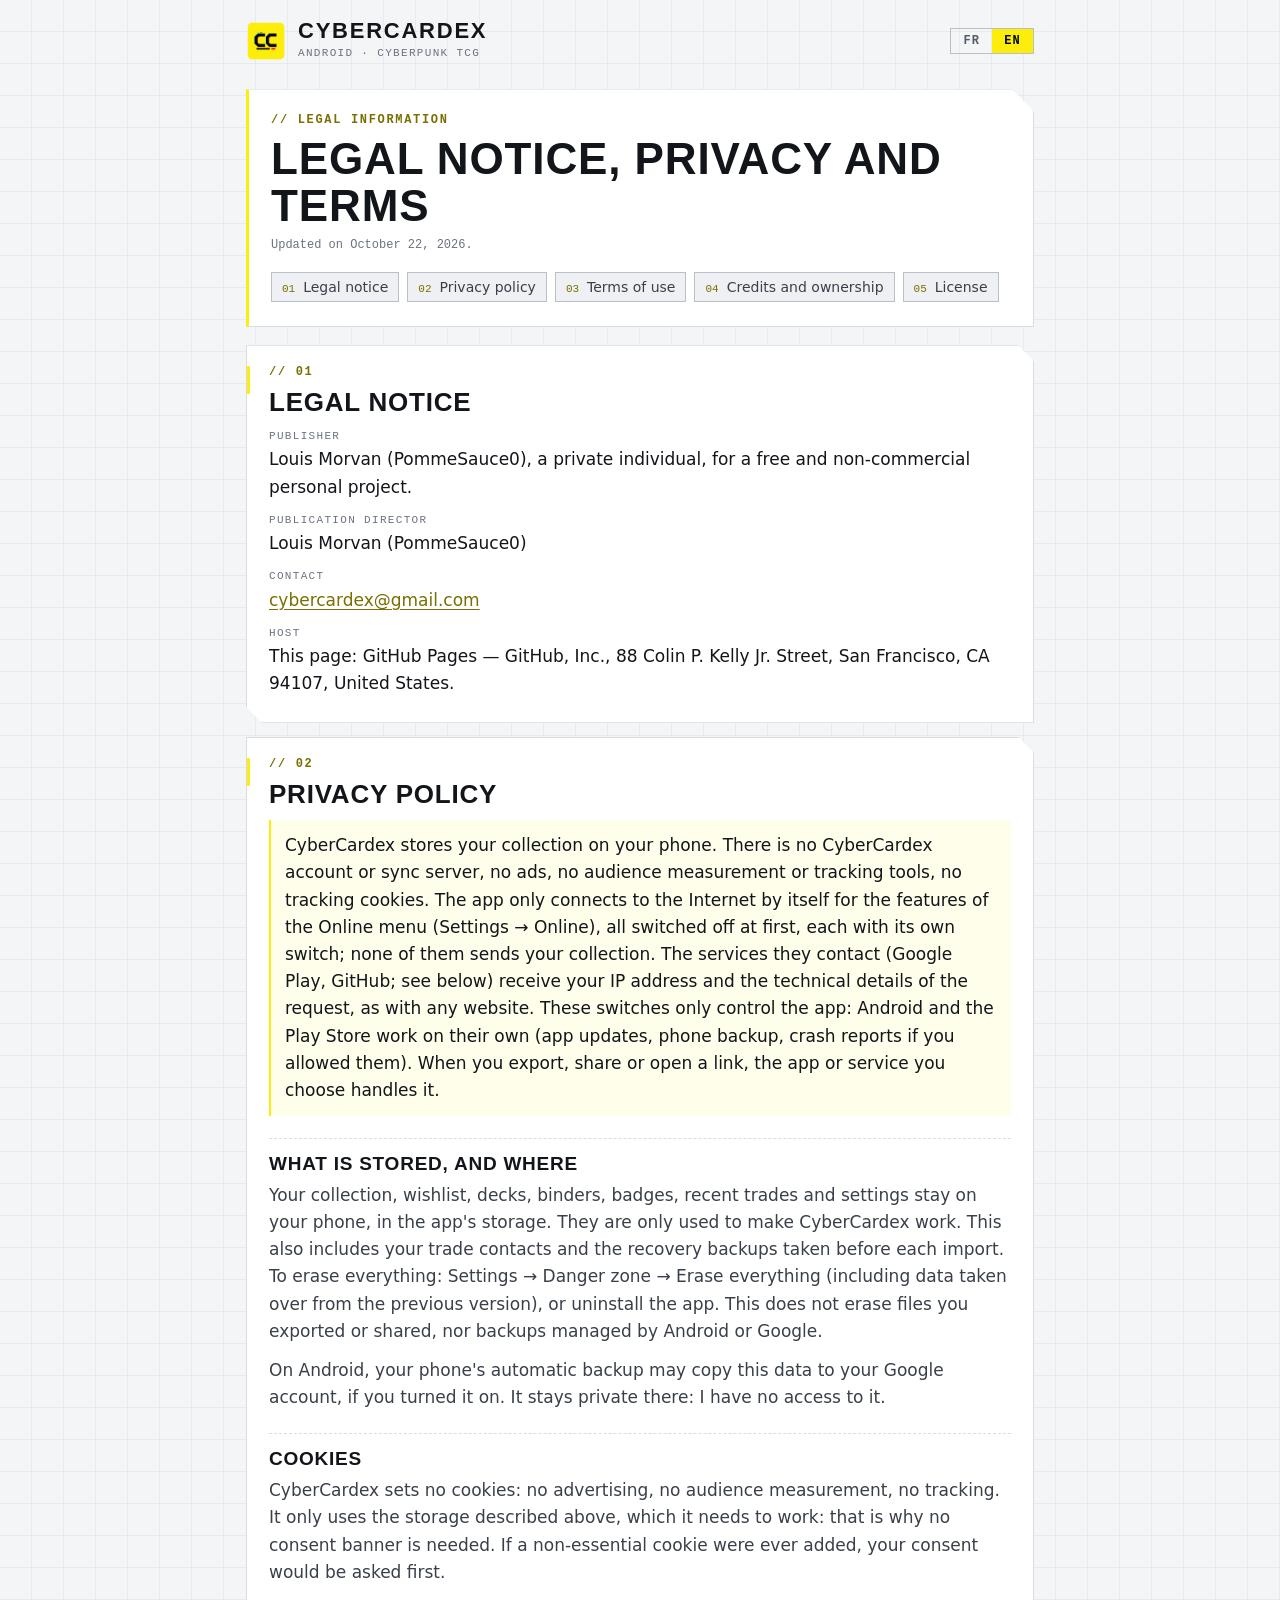
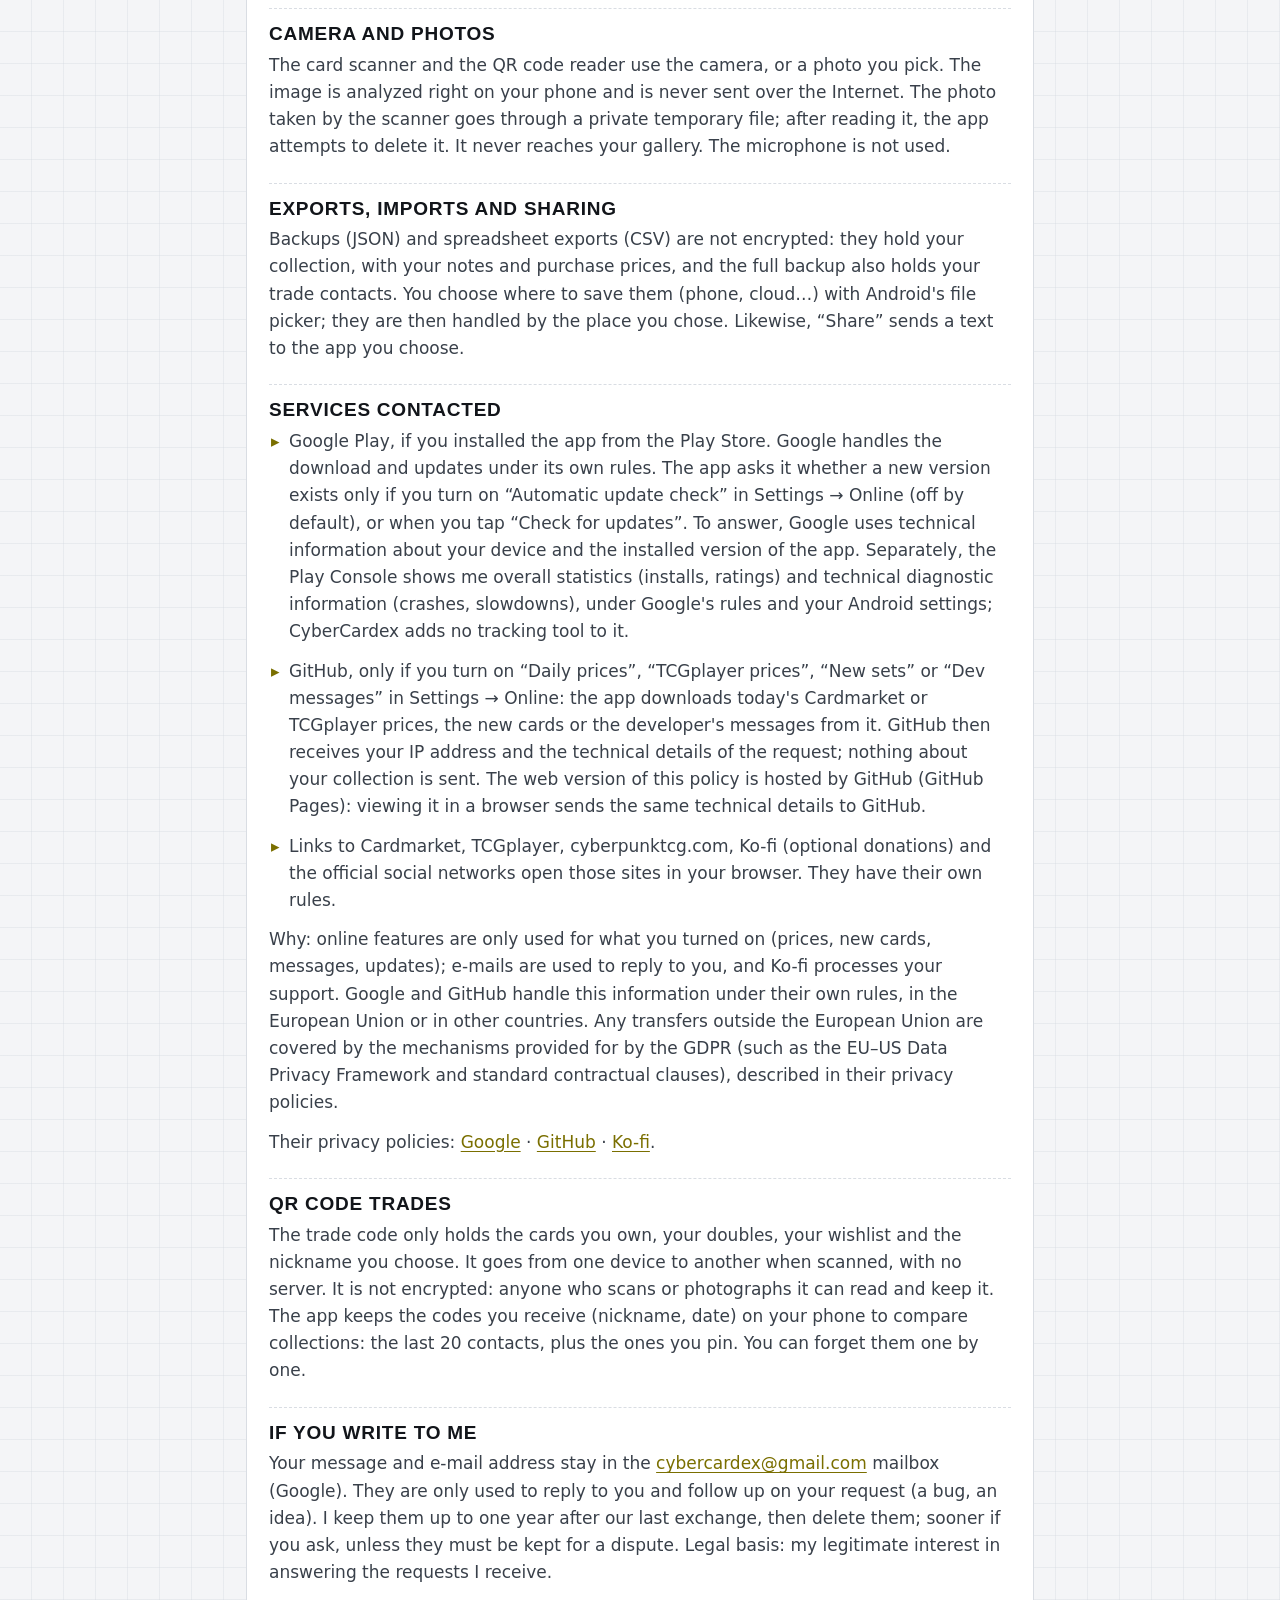
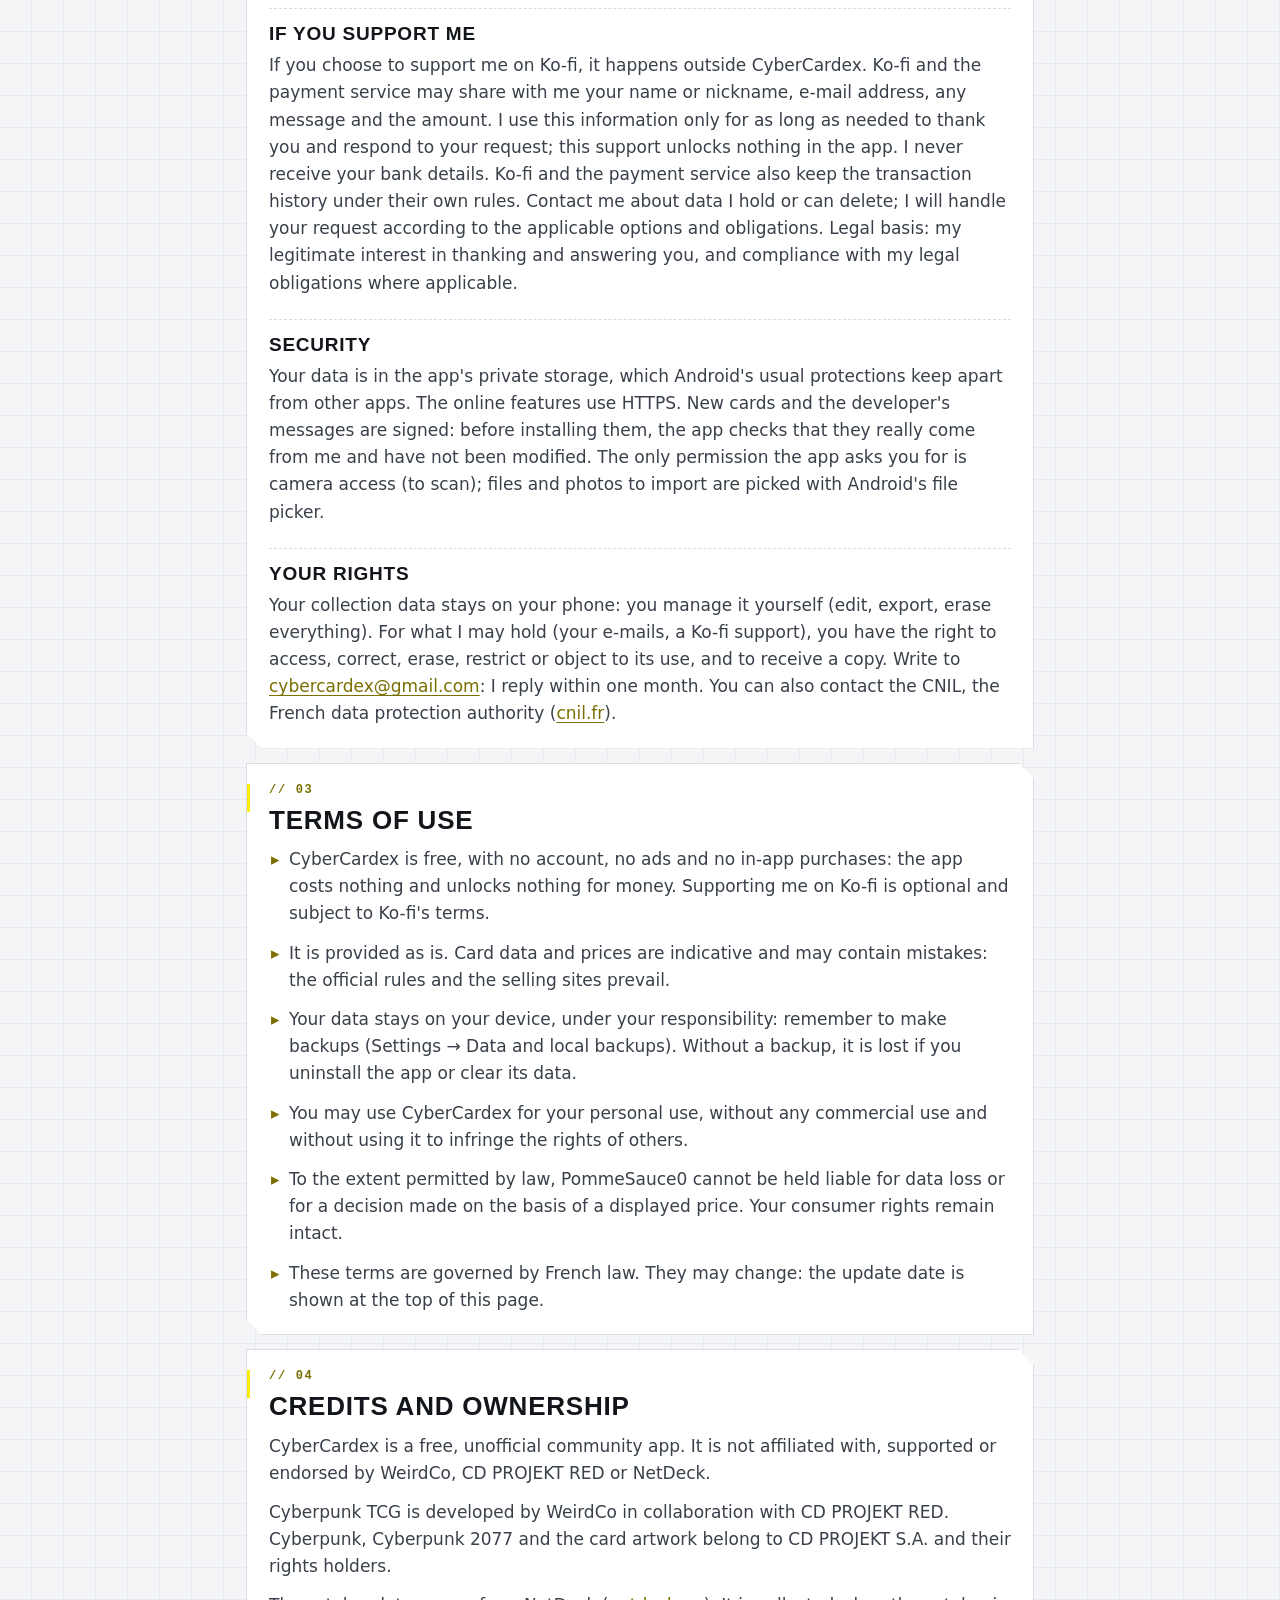
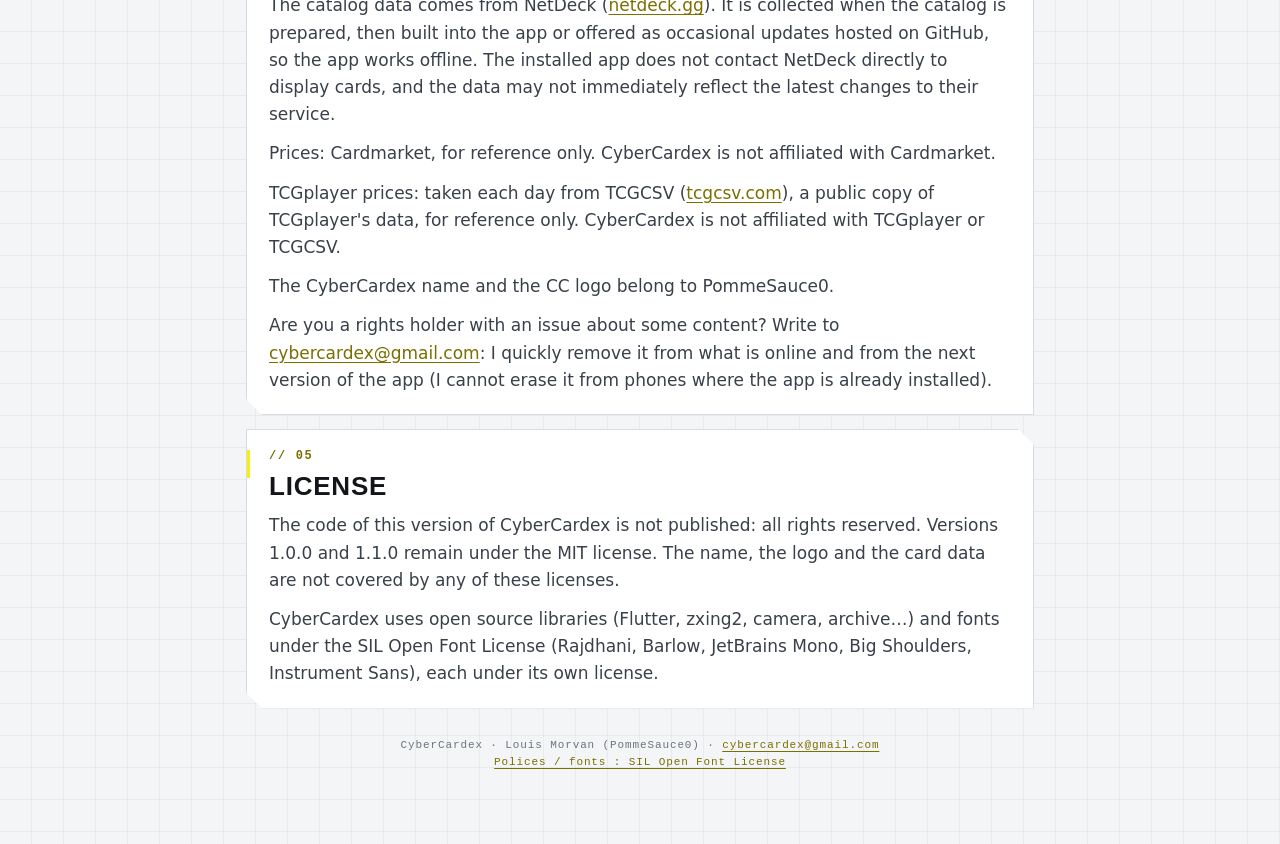
==== confidentialite.html @ 08941f42 "Mentions légales et politique de confidentialité de CyberCardex (FR / EN), mise à jour du 22 octobre" ====
<!doctype html>
<html lang="fr">
<head>
<meta charset="utf-8">
<meta name="viewport" content="width=device-width, initial-scale=1">
<title>CyberCardex — confidentialité / privacy</title>
<meta name="description" content="CyberCardex : mentions légales et politique de confidentialité de l'app Android. Legal notice and privacy policy.">
<meta name="color-scheme" content="dark light">
<link rel="icon" href="icon.png">
<style>@font-face { font-family: Rajdhani; src: url(fonts/Rajdhani-Bold.ttf) format("truetype"); font-weight: 700; font-display: swap; }
@font-face { font-family: Barlow; src: url(fonts/Barlow-Regular.ttf) format("truetype"); font-weight: 400; font-display: swap; }
@font-face { font-family: Barlow; src: url(fonts/Barlow-Medium.ttf) format("truetype"); font-weight: 500; font-display: swap; }
@font-face { font-family: JetBrainsMono; src: url(fonts/JetBrainsMono.ttf) format("truetype"); font-display: swap; }

/* Couleurs du thème Night City de l'app ; Vitrine blanche en mode clair. */
:root {
  --bg: #05070c; --surface: #0d1015; --surface2: #151922; --border: #262c37; --border-strong: #3a4250;
  --text: #e9eef5; --soft: #c3cad5; --muted: #7a8494; --muted2: #a0a9b6;
  --yellow: #fcee0a; --yellow-text: #fcee0a; --cyan: #00f0ff; --red: #ff003c; --ink: #05070c;
  --display: Rajdhani, "Arial Narrow", sans-serif; --body: Barlow, system-ui, sans-serif; --mono: JetBrainsMono, ui-monospace, monospace;
}
@media (prefers-color-scheme: light) {
  :root {
    --bg: #f4f5f7; --surface: #ffffff; --surface2: #eef0f3; --border: #d9dde3; --border-strong: #b9c0ca;
    --text: #12151a; --soft: #39404a; --muted: #6b7380; --muted2: #545c68; --yellow-text: #7a6f00; --cyan: #007c86; --ink: #12151a;
  }
}
* { box-sizing: border-box; }
html { scroll-behavior: smooth; scroll-padding-top: 16px; }
body {
  margin: 0; color: var(--text); font: 17px/1.6 var(--body);
  background:
    linear-gradient(transparent 0 calc(100% - 1px), color-mix(in srgb, var(--border) 45%, transparent) 0) 0 0 / 100% 32px,
    linear-gradient(90deg, transparent 0 calc(100% - 1px), color-mix(in srgb, var(--border) 45%, transparent) 0) 0 0 / 32px 100%,
    var(--bg);
}
main { max-width: 820px; margin: 0 auto; padding: 20px 16px 72px; }
a { color: var(--yellow-text); text-underline-offset: 3px; }
a:hover { color: var(--cyan); }

.top { display: flex; align-items: center; gap: 12px; margin-bottom: 28px; }
.top img { width: 40px; height: 40px; border-radius: 10px; }
.brand { font: 700 22px/1 var(--display); letter-spacing: .08em; text-transform: uppercase; }
.brand small { display: block; font: 11px/1.4 var(--mono); letter-spacing: .12em; color: var(--muted); margin-top: 4px; }
.switch { margin-left: auto; display: flex; border: 1px solid var(--border-strong); }
.switch label { cursor: pointer; padding: 6px 12px; font: 600 12px/1 var(--mono); letter-spacing: .1em; color: var(--muted2); }
fieldset.switch { margin: 0 0 0 auto; padding: 0; min-width: 0; }
.switch legend { position: absolute; width: 1px; height: 1px; overflow: hidden; clip-path: inset(50%); }
.switch input { position: absolute; opacity: 0; pointer-events: none; }
.switch input:checked + label { background: var(--yellow); color: #05070c; }
.switch input:focus-visible + label { outline: 2px solid var(--cyan); }
body:has(#l-fr:checked) .lang-en, body:has(#l-en:checked) .lang-fr { display: none; }
h1, h2, h3, p, li, dd { overflow-wrap: anywhere; hyphens: auto; }

.hero {
  position: relative; padding: 24px 22px; margin-bottom: 18px; background: var(--surface);
  border: 1px solid var(--border); border-left: 3px solid var(--yellow);
  clip-path: polygon(0 0, calc(100% - 22px) 0, 100% 22px, 100% 100%, 0 100%);
}
.kicker, .num { font: 600 12px/1 var(--mono); letter-spacing: .14em; text-transform: uppercase; color: var(--yellow-text); margin: 0 0 10px; }
h1 { font: 700 clamp(30px, 6vw, 44px)/1.05 var(--display); text-transform: uppercase; letter-spacing: .02em; margin: 0 0 8px; }
.updated { font: 12px/1.4 var(--mono); color: var(--muted); margin: 0 0 18px; }
.toc { display: flex; flex-wrap: wrap; gap: 8px; }
.toc a {
  display: inline-flex; gap: 8px; align-items: baseline; padding: 6px 10px; text-decoration: none; color: var(--soft);
  border: 1px solid var(--border-strong); background: var(--surface2); font: 500 14px/1.2 var(--body);
}
.toc a span { font: 11px/1 var(--mono); color: var(--yellow-text); }
.toc a:hover { border-color: var(--yellow); color: var(--text); }

.panel {
  position: relative; margin: 0 0 14px; padding: 20px 22px 8px; background: var(--surface); border: 1px solid var(--border);
  clip-path: polygon(0 0, calc(100% - 16px) 0, 100% 16px, 100% 100%, 16px 100%, 0 calc(100% - 16px));
}
.panel::before { content: ""; position: absolute; left: 0; top: 20px; width: 3px; height: 28px; background: var(--yellow); }
h2 { font: 700 26px/1.1 var(--display); text-transform: uppercase; letter-spacing: .03em; margin: 0 0 12px; }
h3 { font: 700 19px/1.2 var(--display); text-transform: uppercase; letter-spacing: .04em; color: var(--text); margin: 22px 0 6px; padding-top: 14px; border-top: 1px dashed var(--border); }
p, li { color: var(--soft); margin: 0 0 12px; }
.lead { color: var(--text); font-weight: 500; padding: 12px 14px; background: color-mix(in srgb, var(--yellow) 8%, transparent); border-left: 2px solid var(--yellow); }
ul { padding-left: 0; list-style: none; margin: 0 0 12px; }
li { position: relative; padding-left: 20px; }
li::before { content: "▸"; position: absolute; left: 2px; color: var(--yellow-text); }
dl { display: grid; gap: 12px; margin: 0 0 16px; }
dt { font: 11px/1.4 var(--mono); letter-spacing: .12em; text-transform: uppercase; color: var(--muted); }
dd { margin: 2px 0 0; color: var(--text); }
footer { margin-top: 28px; text-align: center; font: 11px/1.6 var(--mono); letter-spacing: .08em; color: var(--muted); }
@media (max-width: 520px) { .hero, .panel { padding-left: 16px; padding-right: 16px; } .brand small { display: none; } }
</style>
</head>
<body>
<main>
<div class="top">
<img src="icon.png" alt="">
<div class="brand">CyberCardex<small>Android · Cyberpunk TCG</small></div>
<fieldset class="switch"><legend>Langue / Language</legend><input type="radio" name="lang" id="l-fr" lang="fr" checked><label for="l-fr" lang="fr">FR</label><input type="radio" name="lang" id="l-en" lang="en"><label for="l-en" lang="en">EN</label></fieldset>
</div>
<div class="lang lang-fr" lang="fr">
<header class="hero">
<p class="kicker">// Informations légales</p>
<h1>Mentions légales, confidentialité et conditions</h1>
<p class="updated">Mise à jour le 22 octobre 2026.</p>
<nav class="toc" aria-label="Sommaire">
<a href="#fr-1"><span>01</span>Mentions légales</a>
<a href="#fr-2"><span>02</span>Politique de confidentialité</a>
<a href="#fr-3"><span>03</span>Conditions d'utilisation</a>
<a href="#fr-4"><span>04</span>Crédits et propriété</a>
<a href="#fr-5"><span>05</span>Licence</a>
</nav>
</header>
<section class="panel" id="fr-1">
<p class="num">// 01</p>
<h2>Mentions légales</h2>
<dl>
<div><dt>Éditeur</dt><dd>Louis Morvan (PommeSauce0), particulier, pour un projet personnel gratuit et non commercial.</dd></div>
<div><dt>Directeur de la publication</dt><dd>Louis Morvan (PommeSauce0)</dd></div>
<div><dt>Contact</dt><dd><a href="mailto:cybercardex@gmail.com">cybercardex@gmail.com</a></dd></div>
<div><dt>Hébergeur</dt><dd>Cette page : GitHub Pages — GitHub, Inc., 88 Colin P. Kelly Jr. Street, San Francisco, CA 94107, États-Unis.</dd></div>
</dl>
</section>
<section class="panel" id="fr-2">
<p class="num">// 02</p>
<h2>Politique de confidentialité</h2>
<p class="lead">CyberCardex enregistre ta collection sur ton téléphone. Il n'y a ni compte CyberCardex ni serveur de synchronisation, ni publicité, ni outil de mesure d'audience ou de suivi, ni cookie de suivi. L'app ne se connecte d'elle-même à Internet que pour les fonctions du menu En ligne (Réglages → En ligne), toutes coupées au départ, chacune avec son interrupteur ; aucune n'envoie ta collection. Les services qu'elles contactent (Google Play, GitHub ; voir plus bas) reçoivent ton adresse IP et les informations techniques de la demande, comme pour n'importe quel site. Ces interrupteurs ne règlent que l'app : Android et le Play Store ont leur propre fonctionnement (mises à jour de l'app, sauvegarde du téléphone, rapports de plantage si tu les as autorisés). Quand tu exportes, partages ou ouvres un lien, c'est l'application ou le service que tu choisis qui s'en charge.</p>
<h3>Ce qui est enregistré, et où</h3>
<p>Ta collection, ta wishlist, tes decks, tes classeurs, tes badges, tes échanges récents et tes réglages restent sur ton téléphone, dans le stockage de l'app. Ils servent seulement à faire fonctionner CyberCardex. Cela comprend aussi tes contacts d'échange et les copies de secours prises avant chaque import. Pour tout effacer : Réglages → Zone sensible → Tout effacer (y compris les données reprises de l'ancienne version), ou désinstaller l'app. Cela n'efface pas les fichiers que tu as exportés ou partagés, ni les sauvegardes gérées par Android ou Google.</p>
<p>Sur Android, la sauvegarde automatique du téléphone peut copier ces données dans ton compte Google, si tu l'as activée. Elles y restent privées : je n'y ai pas accès.</p>
<h3>Cookies</h3>
<p>CyberCardex ne dépose aucun cookie : ni publicité, ni mesure d'audience, ni suivi. Il utilise seulement le stockage décrit plus haut, indispensable à son fonctionnement : c'est pourquoi aucun bandeau de consentement n'est nécessaire. Si un cookie non indispensable était ajouté un jour, ton accord serait demandé avant.</p>
<h3>La caméra et les photos</h3>
<p>Le scanner de cartes et le lecteur de QR code utilisent la caméra, ou une photo que tu choisis. L'image est analysée directement sur ton téléphone et n'est jamais envoyée sur Internet. La photo prise par le scanner passe par un fichier temporaire privé de l'app, dont l'app demande la suppression dès qu'elle l'a lue ; elle n'arrive jamais dans ta galerie. Le micro n'est pas utilisé.</p>
<h3>Exports, imports et partages</h3>
<p>Les sauvegardes (JSON) et les exports tableur (CSV) ne sont pas chiffrés : ils contiennent ta collection, avec tes notes et tes prix d'achat, et la sauvegarde complète contient aussi tes contacts d'échange. Tu choisis où les enregistrer (téléphone, cloud…) avec le sélecteur de fichiers d'Android ; ils restent alors sous la responsabilité de l'endroit choisi. De même, « Partager » envoie un texte à l'application que tu choisis.</p>
<h3>Les services contactés</h3>
<ul><li>Google Play, si tu as installé l'app depuis le Play Store. Google traite le téléchargement et les mises à jour selon ses propres règles. L'app lui demande s'il existe une nouvelle version seulement si tu allumes « Recherche automatique de mises à jour » dans Réglages → En ligne (coupée par défaut), ou si tu appuies sur « Rechercher une mise à jour ». Pour répondre, Google utilise des informations techniques sur ton appareil et sur la version installée de l'app. De son côté, la Play Console me montre des statistiques globales (nombre d'installations, notes) et des informations techniques de diagnostic (plantages, lenteurs), selon les règles de Google et tes réglages Android ; CyberCardex n'y ajoute aucun outil de suivi.</li><li>GitHub, seulement si tu allumes « Prix du jour », « Prix TCGplayer », « Nouvelles séries » ou « Messages du dev » dans Réglages → En ligne : l'app y télécharge les prix Cardmarket ou TCGplayer du jour, les nouvelles cartes ou les messages du développeur. GitHub reçoit alors ton adresse IP et les informations techniques de la demande ; rien sur ta collection n'est envoyé. La version web de cette politique est hébergée par GitHub (GitHub Pages) : la consulter dans un navigateur transmet les mêmes informations techniques à GitHub.</li><li>Les liens vers Cardmarket, TCGplayer, cyberpunktcg.com, Ko-fi (dons facultatifs) et les réseaux officiels ouvrent ces sites dans ton navigateur. Ils ont leurs propres règles.</li></ul>
<p>Pourquoi : les fonctions en ligne servent uniquement à ce que tu as allumé (prix, nouvelles cartes, messages, mises à jour) ; les e-mails servent à te répondre, et Ko-fi traite tes soutiens. Google et GitHub traitent ces informations selon leurs propres règles, dans l'Union européenne ou dans d'autres pays. Les éventuels transferts hors de l'Union européenne sont encadrés par les mécanismes prévus par le RGPD (comme le cadre de protection des données UE–États-Unis et les clauses contractuelles types), décrits dans leurs politiques de confidentialité.</p>
<p>Leurs politiques de confidentialité : <a href="https://policies.google.com/privacy">Google</a> · <a href="https://docs.github.com/site-policy/privacy-policies/github-general-privacy-statement">GitHub</a> · <a href="https://more.ko-fi.com/privacy">Ko-fi</a>.</p>
<h3>Les échanges par QR code</h3>
<p>Le code d'échange contient seulement tes cartes possédées, tes doubles, ta wishlist et le pseudo que tu choisis. Il passe d'un appareil à l'autre quand on le scanne, sans aucun serveur. Il n'est pas chiffré : toute personne qui le scanne ou le photographie peut le lire et le garder. L'app garde sur ton téléphone les codes reçus (pseudo, date) pour comparer vos collections : les 20 derniers contacts, plus ceux que tu épingles. Tu peux les oublier un par un.</p>
<h3>Si tu m'écris</h3>
<p>Ton message et ton adresse e-mail restent dans la boîte <a href="mailto:cybercardex@gmail.com">cybercardex@gmail.com</a> (Google). Ils servent seulement à te répondre et à suivre ta demande (un bug, une idée). Je les garde jusqu'à un an après notre dernier échange, puis je les supprime ; plus tôt si tu me le demandes, sauf s'il faut les garder pour un litige. Base légale : mon intérêt légitime à répondre aux demandes qu'on m'envoie.</p>
<h3>Si tu me soutiens</h3>
<p>Si tu choisis de me soutenir sur Ko-fi, cela se passe en dehors de CyberCardex. Ko-fi et le service de paiement peuvent me communiquer ton nom ou pseudo, ton adresse e-mail, ton éventuel message et le montant. Je m'en sers seulement le temps de te remercier et de répondre à ta demande ; ce soutien ne débloque rien dans l'app. Je ne reçois jamais tes coordonnées bancaires. L'historique des transactions est aussi conservé par Ko-fi et le service de paiement, selon leurs propres règles. Pour les données que je détiens ou que je peux supprimer, contacte-moi : je traite ta demande selon les possibilités et obligations applicables. Base légale : mon intérêt légitime à te remercier et à te répondre, et le respect de mes obligations légales le cas échéant.</p>
<h3>Sécurité</h3>
<p>Tes données sont dans le stockage privé de l'app, que les protections habituelles d'Android isolent des autres applications. Les fonctions en ligne passent en HTTPS. Les nouvelles cartes et les messages du développeur sont signés : avant de les installer, l'app vérifie qu'ils viennent bien de moi et n'ont pas été modifiés. La seule autorisation que l'app te demande est l'accès à l'appareil photo (pour scanner) ; les fichiers et photos à importer sont choisis avec le sélecteur d'Android.</p>
<h3>Tes droits</h3>
<p>Tes données de collection restent sur ton téléphone : c'est toi qui les gères (modifier, exporter, tout effacer). Pour ce que je peux détenir (tes e-mails, un soutien Ko-fi), tu as le droit d'y accéder, de les corriger, de les faire effacer, d'en limiter l'usage ou de t'y opposer, et d'en recevoir une copie. Écris à <a href="mailto:cybercardex@gmail.com">cybercardex@gmail.com</a> : je réponds dans un délai d'un mois. Tu peux aussi saisir la CNIL (<a href="https://www.cnil.fr/">cnil.fr</a>).</p>
</section>
<section class="panel" id="fr-3">
<p class="num">// 03</p>
<h2>Conditions d'utilisation</h2>
<ul><li>CyberCardex est gratuit, sans compte, sans publicité et sans achat dans l'app : l'app ne coûte rien et ne débloque rien contre de l'argent. Un soutien sur Ko-fi est facultatif et se fait selon les règles de Ko-fi.</li><li>Il est fourni tel quel. Les données des cartes et les prix sont indicatifs et peuvent contenir des erreurs : les règles officielles et les sites de vente font foi.</li><li>Tes données restent sur ton appareil, sous ta responsabilité : pense à faire des sauvegardes (Réglages → Données et sauvegardes locales). Sans sauvegarde, elles sont perdues si tu désinstalles l'app ou effaces ses données.</li><li>Tu peux utiliser CyberCardex pour ton usage personnel, sans en faire un usage commercial ni t'en servir pour porter atteinte aux droits d'autrui.</li><li>Dans les limites permises par la loi, PommeSauce0 ne peut être tenu responsable d'une perte de données ou d'une décision prise d'après un prix affiché. Tes droits de consommateur restent entiers.</li><li>Ces conditions relèvent du droit français. Elles peuvent évoluer : la date de mise à jour figure en haut de cette page.</li></ul>
</section>
<section class="panel" id="fr-4">
<p class="num">// 04</p>
<h2>Crédits et propriété</h2>
<p>CyberCardex est une application communautaire gratuite et non officielle. Elle n'est ni affiliée, ni soutenue, ni approuvée par WeirdCo, CD PROJEKT RED ou NetDeck.</p>
<p>Cyberpunk TCG est développé par WeirdCo en collaboration avec CD PROJEKT RED. Cyberpunk, Cyberpunk 2077 et les visuels des cartes appartiennent à CD PROJEKT S.A. et à leurs ayants droit.</p>
<p>Les données du catalogue proviennent de NetDeck (<a href="https://netdeck.gg/">netdeck.gg</a>). Elles sont récupérées lors de la préparation du catalogue, puis intégrées à l'application ou proposées sous forme de mises à jour ponctuelles hébergées sur GitHub, afin de permettre une utilisation hors ligne. L'application installée ne contacte pas directement NetDeck pour afficher les cartes, et les données peuvent ne pas refléter immédiatement les dernières modifications de leur service.</p>
<p>Prix : Cardmarket, à titre indicatif. CyberCardex n'est pas affilié à Cardmarket.</p>
<p>Prix TCGplayer : repris chaque jour de TCGCSV (<a href="https://tcgcsv.com/">tcgcsv.com</a>), une copie publique des données de TCGplayer, à titre indicatif. CyberCardex n'est affilié ni à TCGplayer ni à TCGCSV.</p>
<p>Le nom CyberCardex et le logo CC appartiennent à PommeSauce0.</p>
<p>Tu es ayant droit et un contenu te pose problème ? Écris à <a href="mailto:cybercardex@gmail.com">cybercardex@gmail.com</a> : je le retire rapidement de ce qui est en ligne et de la prochaine version de l'app (je ne peux pas l'effacer des téléphones où l'app est déjà installée).</p>
</section>
<section class="panel" id="fr-5">
<p class="num">// 05</p>
<h2>Licence</h2>
<p>Le code de cette version de CyberCardex n'est pas publié : tous droits réservés. Les versions 1.0.0 et 1.1.0 restent sous licence MIT. Le nom, le logo et les données des cartes ne sont couverts par aucune de ces licences.</p>
<p>CyberCardex utilise des bibliothèques open source (Flutter, zxing2, camera, archive…) et des polices sous licence SIL Open Font (Rajdhani, Barlow, JetBrains Mono, Big Shoulders, Instrument Sans), chacune sous sa propre licence.</p>
</section>
</div>

<div class="lang lang-en" lang="en">
<header class="hero">
<p class="kicker">// Legal information</p>
<h1>Legal notice, privacy and terms</h1>
<p class="updated">Updated on October 22, 2026.</p>
<nav class="toc" aria-label="Contents">
<a href="#en-1"><span>01</span>Legal notice</a>
<a href="#en-2"><span>02</span>Privacy policy</a>
<a href="#en-3"><span>03</span>Terms of use</a>
<a href="#en-4"><span>04</span>Credits and ownership</a>
<a href="#en-5"><span>05</span>License</a>
</nav>
</header>
<section class="panel" id="en-1">
<p class="num">// 01</p>
<h2>Legal notice</h2>
<dl>
<div><dt>Publisher</dt><dd>Louis Morvan (PommeSauce0), a private individual, for a free and non-commercial personal project.</dd></div>
<div><dt>Publication director</dt><dd>Louis Morvan (PommeSauce0)</dd></div>
<div><dt>Contact</dt><dd><a href="mailto:cybercardex@gmail.com">cybercardex@gmail.com</a></dd></div>
<div><dt>Host</dt><dd>This page: GitHub Pages — GitHub, Inc., 88 Colin P. Kelly Jr. Street, San Francisco, CA 94107, United States.</dd></div>
</dl>
</section>
<section class="panel" id="en-2">
<p class="num">// 02</p>
<h2>Privacy policy</h2>
<p class="lead">CyberCardex stores your collection on your phone. There is no CyberCardex account or sync server, no ads, no audience measurement or tracking tools, no tracking cookies. The app only connects to the Internet by itself for the features of the Online menu (Settings → Online), all switched off at first, each with its own switch; none of them sends your collection. The services they contact (Google Play, GitHub; see below) receive your IP address and the technical details of the request, as with any website. These switches only control the app: Android and the Play Store work on their own (app updates, phone backup, crash reports if you allowed them). When you export, share or open a link, the app or service you choose handles it.</p>
<h3>What is stored, and where</h3>
<p>Your collection, wishlist, decks, binders, badges, recent trades and settings stay on your phone, in the app's storage. They are only used to make CyberCardex work. This also includes your trade contacts and the recovery backups taken before each import. To erase everything: Settings → Danger zone → Erase everything (including data taken over from the previous version), or uninstall the app. This does not erase files you exported or shared, nor backups managed by Android or Google.</p>
<p>On Android, your phone's automatic backup may copy this data to your Google account, if you turned it on. It stays private there: I have no access to it.</p>
<h3>Cookies</h3>
<p>CyberCardex sets no cookies: no advertising, no audience measurement, no tracking. It only uses the storage described above, which it needs to work: that is why no consent banner is needed. If a non-essential cookie were ever added, your consent would be asked first.</p>
<h3>Camera and photos</h3>
<p>The card scanner and the QR code reader use the camera, or a photo you pick. The image is analyzed right on your phone and is never sent over the Internet. The photo taken by the scanner goes through a private temporary file; after reading it, the app attempts to delete it. It never reaches your gallery. The microphone is not used.</p>
<h3>Exports, imports and sharing</h3>
<p>Backups (JSON) and spreadsheet exports (CSV) are not encrypted: they hold your collection, with your notes and purchase prices, and the full backup also holds your trade contacts. You choose where to save them (phone, cloud…) with Android's file picker; they are then handled by the place you chose. Likewise, “Share” sends a text to the app you choose.</p>
<h3>Services contacted</h3>
<ul><li>Google Play, if you installed the app from the Play Store. Google handles the download and updates under its own rules. The app asks it whether a new version exists only if you turn on “Automatic update check” in Settings → Online (off by default), or when you tap “Check for updates”. To answer, Google uses technical information about your device and the installed version of the app. Separately, the Play Console shows me overall statistics (installs, ratings) and technical diagnostic information (crashes, slowdowns), under Google's rules and your Android settings; CyberCardex adds no tracking tool to it.</li><li>GitHub, only if you turn on “Daily prices”, “TCGplayer prices”, “New sets” or “Dev messages” in Settings → Online: the app downloads today's Cardmarket or TCGplayer prices, the new cards or the developer's messages from it. GitHub then receives your IP address and the technical details of the request; nothing about your collection is sent. The web version of this policy is hosted by GitHub (GitHub Pages): viewing it in a browser sends the same technical details to GitHub.</li><li>Links to Cardmarket, TCGplayer, cyberpunktcg.com, Ko-fi (optional donations) and the official social networks open those sites in your browser. They have their own rules.</li></ul>
<p>Why: online features are only used for what you turned on (prices, new cards, messages, updates); e-mails are used to reply to you, and Ko-fi processes your support. Google and GitHub handle this information under their own rules, in the European Union or in other countries. Any transfers outside the European Union are covered by the mechanisms provided for by the GDPR (such as the EU–US Data Privacy Framework and standard contractual clauses), described in their privacy policies.</p>
<p>Their privacy policies: <a href="https://policies.google.com/privacy">Google</a> · <a href="https://docs.github.com/site-policy/privacy-policies/github-general-privacy-statement">GitHub</a> · <a href="https://more.ko-fi.com/privacy">Ko-fi</a>.</p>
<h3>QR code trades</h3>
<p>The trade code only holds the cards you own, your doubles, your wishlist and the nickname you choose. It goes from one device to another when scanned, with no server. It is not encrypted: anyone who scans or photographs it can read and keep it. The app keeps the codes you receive (nickname, date) on your phone to compare collections: the last 20 contacts, plus the ones you pin. You can forget them one by one.</p>
<h3>If you write to me</h3>
<p>Your message and e-mail address stay in the <a href="mailto:cybercardex@gmail.com">cybercardex@gmail.com</a> mailbox (Google). They are only used to reply to you and follow up on your request (a bug, an idea). I keep them up to one year after our last exchange, then delete them; sooner if you ask, unless they must be kept for a dispute. Legal basis: my legitimate interest in answering the requests I receive.</p>
<h3>If you support me</h3>
<p>If you choose to support me on Ko-fi, it happens outside CyberCardex. Ko-fi and the payment service may share with me your name or nickname, e-mail address, any message and the amount. I use this information only for as long as needed to thank you and respond to your request; this support unlocks nothing in the app. I never receive your bank details. Ko-fi and the payment service also keep the transaction history under their own rules. Contact me about data I hold or can delete; I will handle your request according to the applicable options and obligations. Legal basis: my legitimate interest in thanking and answering you, and compliance with my legal obligations where applicable.</p>
<h3>Security</h3>
<p>Your data is in the app's private storage, which Android's usual protections keep apart from other apps. The online features use HTTPS. New cards and the developer's messages are signed: before installing them, the app checks that they really come from me and have not been modified. The only permission the app asks you for is camera access (to scan); files and photos to import are picked with Android's file picker.</p>
<h3>Your rights</h3>
<p>Your collection data stays on your phone: you manage it yourself (edit, export, erase everything). For what I may hold (your e-mails, a Ko-fi support), you have the right to access, correct, erase, restrict or object to its use, and to receive a copy. Write to <a href="mailto:cybercardex@gmail.com">cybercardex@gmail.com</a>: I reply within one month. You can also contact the CNIL, the French data protection authority (<a href="https://www.cnil.fr/">cnil.fr</a>).</p>
</section>
<section class="panel" id="en-3">
<p class="num">// 03</p>
<h2>Terms of use</h2>
<ul><li>CyberCardex is free, with no account, no ads and no in-app purchases: the app costs nothing and unlocks nothing for money. Supporting me on Ko-fi is optional and subject to Ko-fi's terms.</li><li>It is provided as is. Card data and prices are indicative and may contain mistakes: the official rules and the selling sites prevail.</li><li>Your data stays on your device, under your responsibility: remember to make backups (Settings → Data and local backups). Without a backup, it is lost if you uninstall the app or clear its data.</li><li>You may use CyberCardex for your personal use, without any commercial use and without using it to infringe the rights of others.</li><li>To the extent permitted by law, PommeSauce0 cannot be held liable for data loss or for a decision made on the basis of a displayed price. Your consumer rights remain intact.</li><li>These terms are governed by French law. They may change: the update date is shown at the top of this page.</li></ul>
</section>
<section class="panel" id="en-4">
<p class="num">// 04</p>
<h2>Credits and ownership</h2>
<p>CyberCardex is a free, unofficial community app. It is not affiliated with, supported or endorsed by WeirdCo, CD PROJEKT RED or NetDeck.</p>
<p>Cyberpunk TCG is developed by WeirdCo in collaboration with CD PROJEKT RED. Cyberpunk, Cyberpunk 2077 and the card artwork belong to CD PROJEKT S.A. and their rights holders.</p>
<p>The catalog data comes from NetDeck (<a href="https://netdeck.gg/">netdeck.gg</a>). It is collected when the catalog is prepared, then built into the app or offered as occasional updates hosted on GitHub, so the app works offline. The installed app does not contact NetDeck directly to display cards, and the data may not immediately reflect the latest changes to their service.</p>
<p>Prices: Cardmarket, for reference only. CyberCardex is not affiliated with Cardmarket.</p>
<p>TCGplayer prices: taken each day from TCGCSV (<a href="https://tcgcsv.com/">tcgcsv.com</a>), a public copy of TCGplayer's data, for reference only. CyberCardex is not affiliated with TCGplayer or TCGCSV.</p>
<p>The CyberCardex name and the CC logo belong to PommeSauce0.</p>
<p>Are you a rights holder with an issue about some content? Write to <a href="mailto:cybercardex@gmail.com">cybercardex@gmail.com</a>: I quickly remove it from what is online and from the next version of the app (I cannot erase it from phones where the app is already installed).</p>
</section>
<section class="panel" id="en-5">
<p class="num">// 05</p>
<h2>License</h2>
<p>The code of this version of CyberCardex is not published: all rights reserved. Versions 1.0.0 and 1.1.0 remain under the MIT license. The name, the logo and the card data are not covered by any of these licenses.</p>
<p>CyberCardex uses open source libraries (Flutter, zxing2, camera, archive…) and fonts under the SIL Open Font License (Rajdhani, Barlow, JetBrains Mono, Big Shoulders, Instrument Sans), each under its own license.</p>
</section>
</div>

<footer>CyberCardex · Louis Morvan (PommeSauce0) · <a href="mailto:cybercardex@gmail.com">cybercardex@gmail.com</a><br><a href="fonts/LICENSES.txt">Polices / fonts : SIL Open Font License</a></footer>
</main>
<script>
// Anglais par défaut hors des téléphones en français, ou si l'adresse finit par #en.
if (location.hash.startsWith('#en') || (!location.hash.startsWith('#fr') && !navigator.language.startsWith('fr'))) document.getElementById('l-en').checked = true;
</script>
</body>
</html>
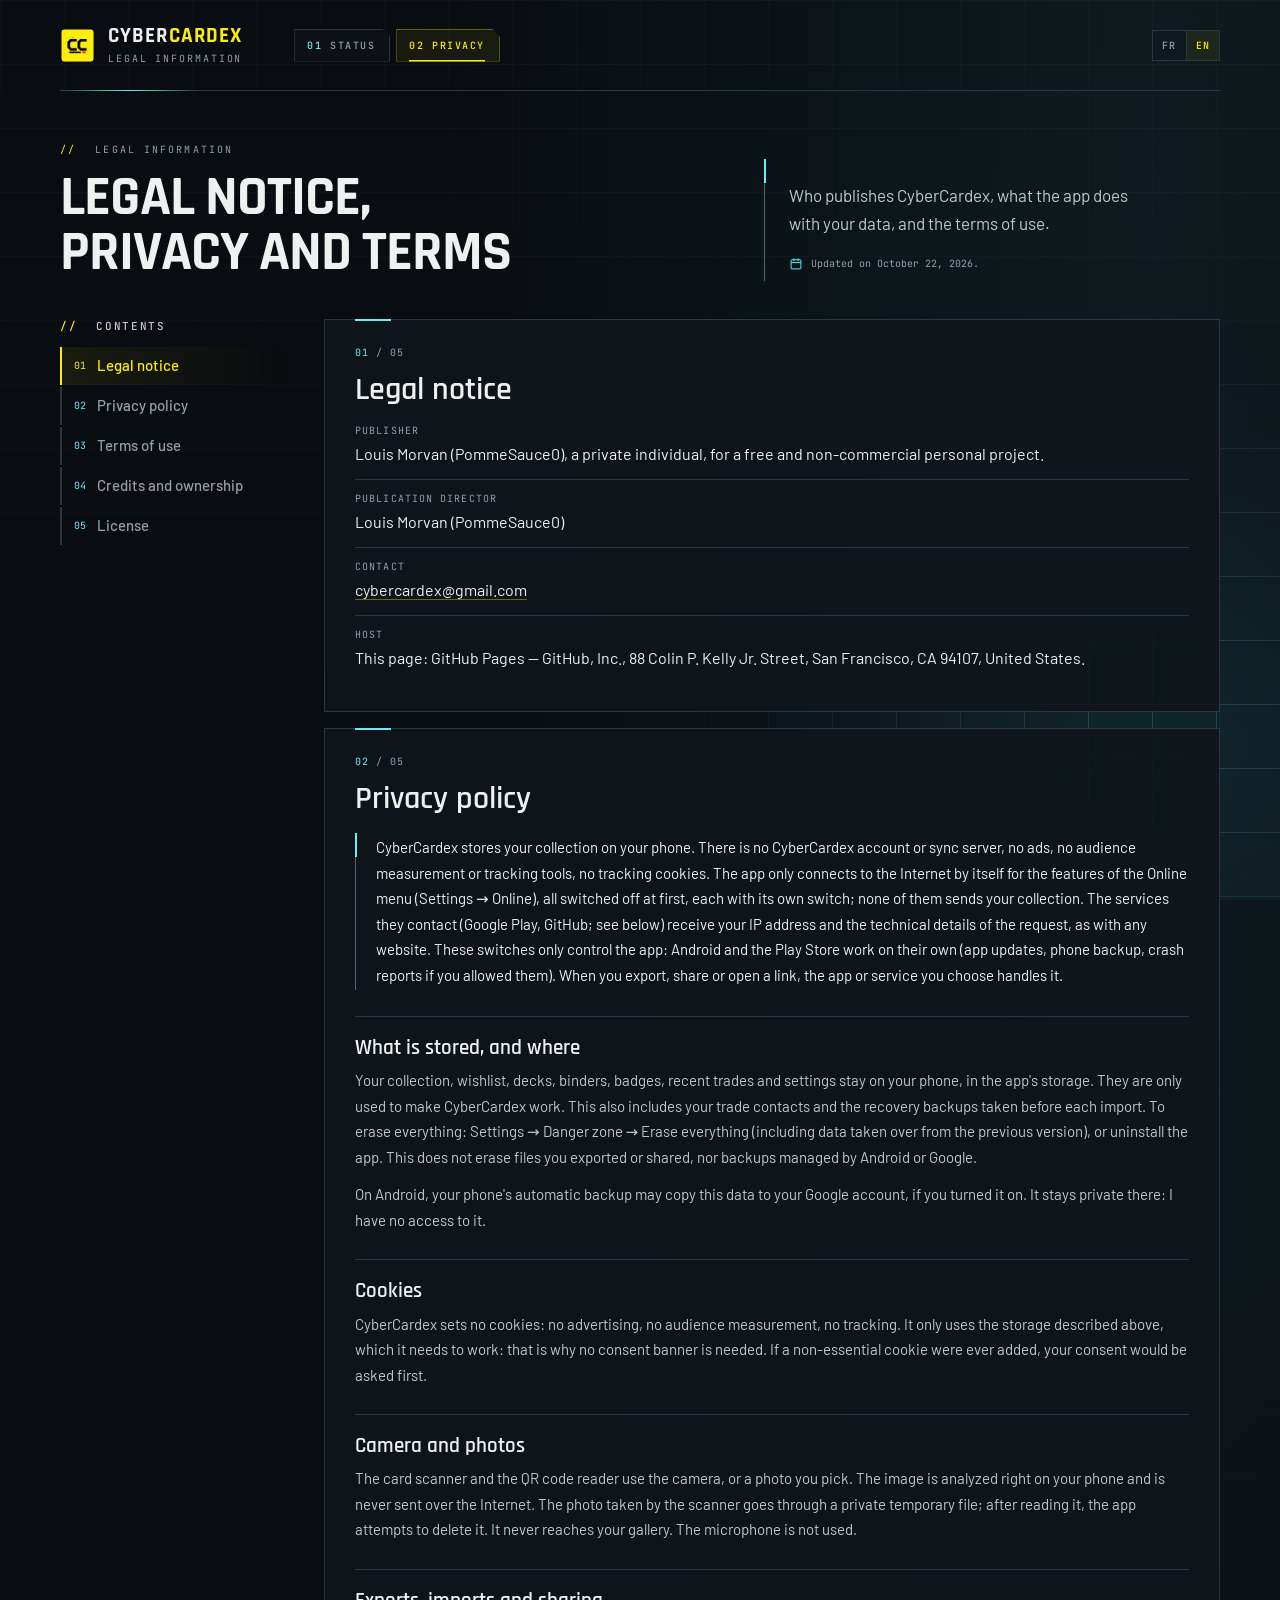
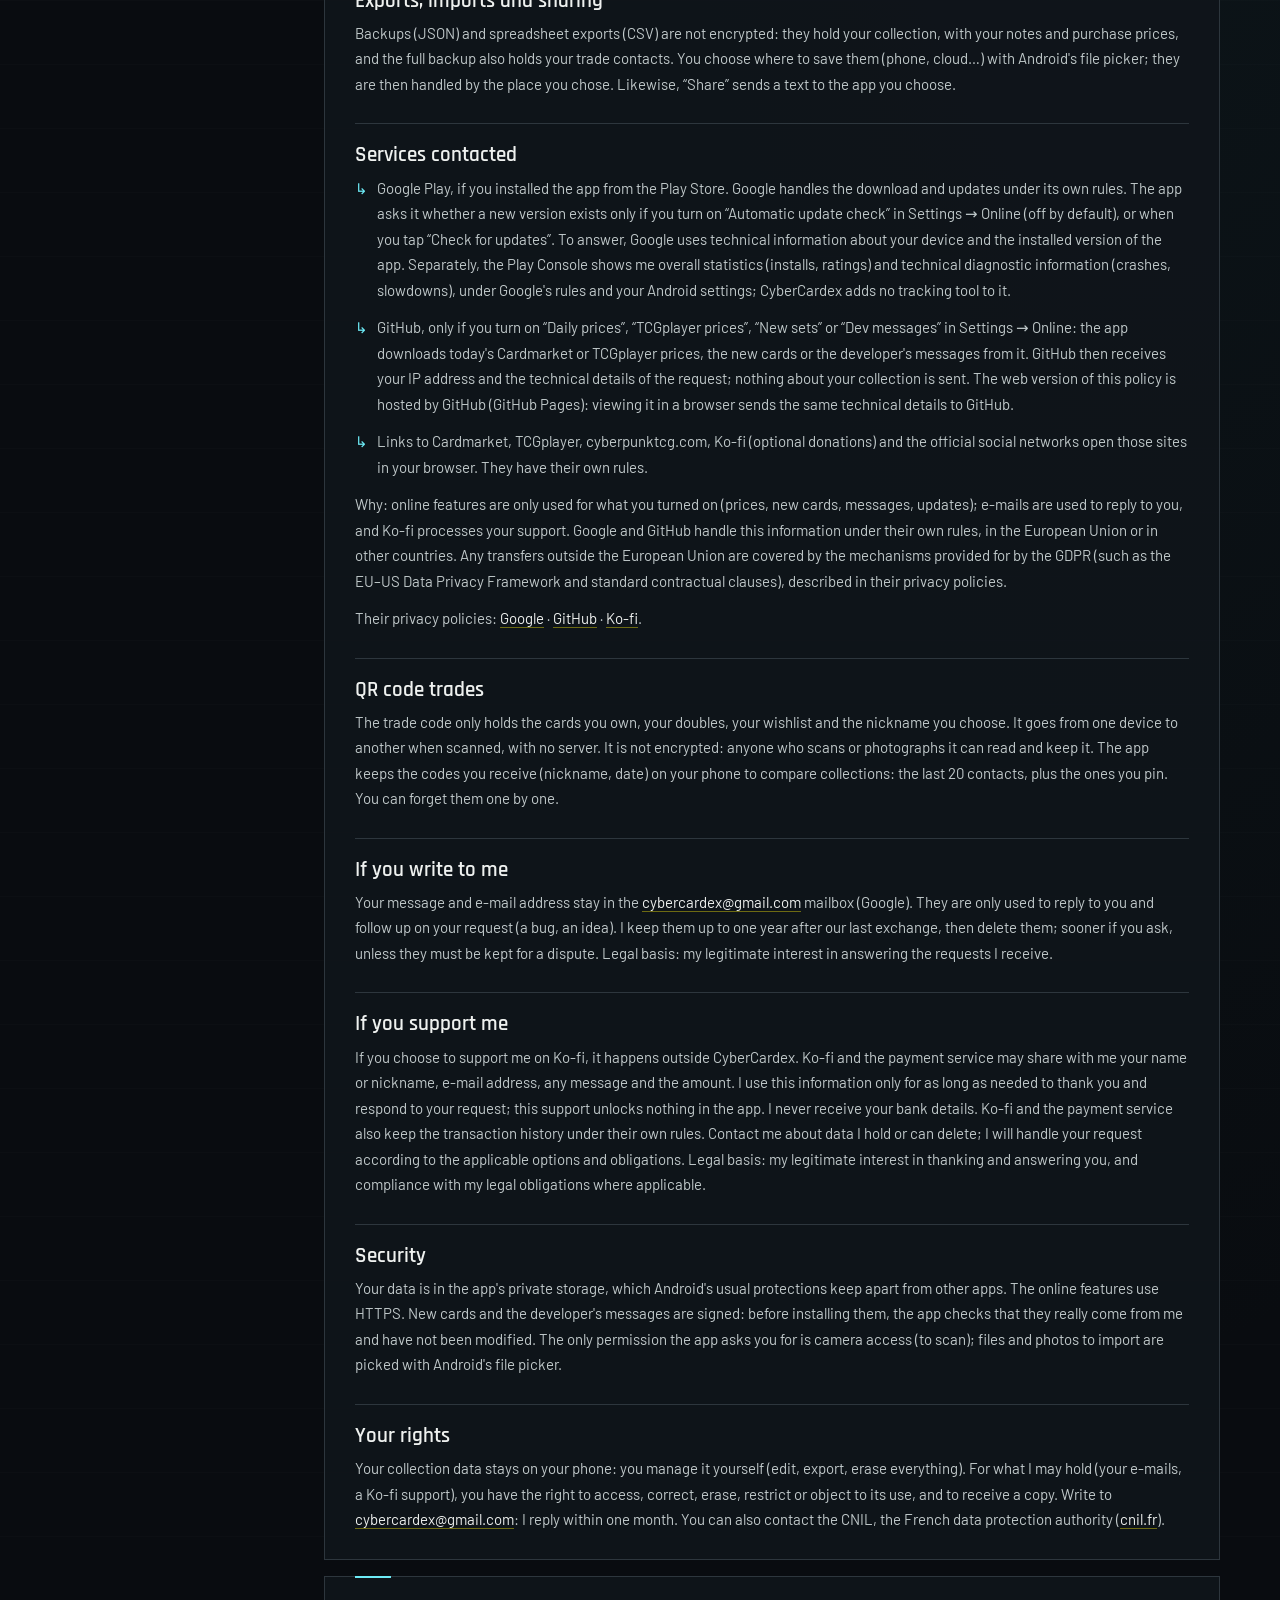
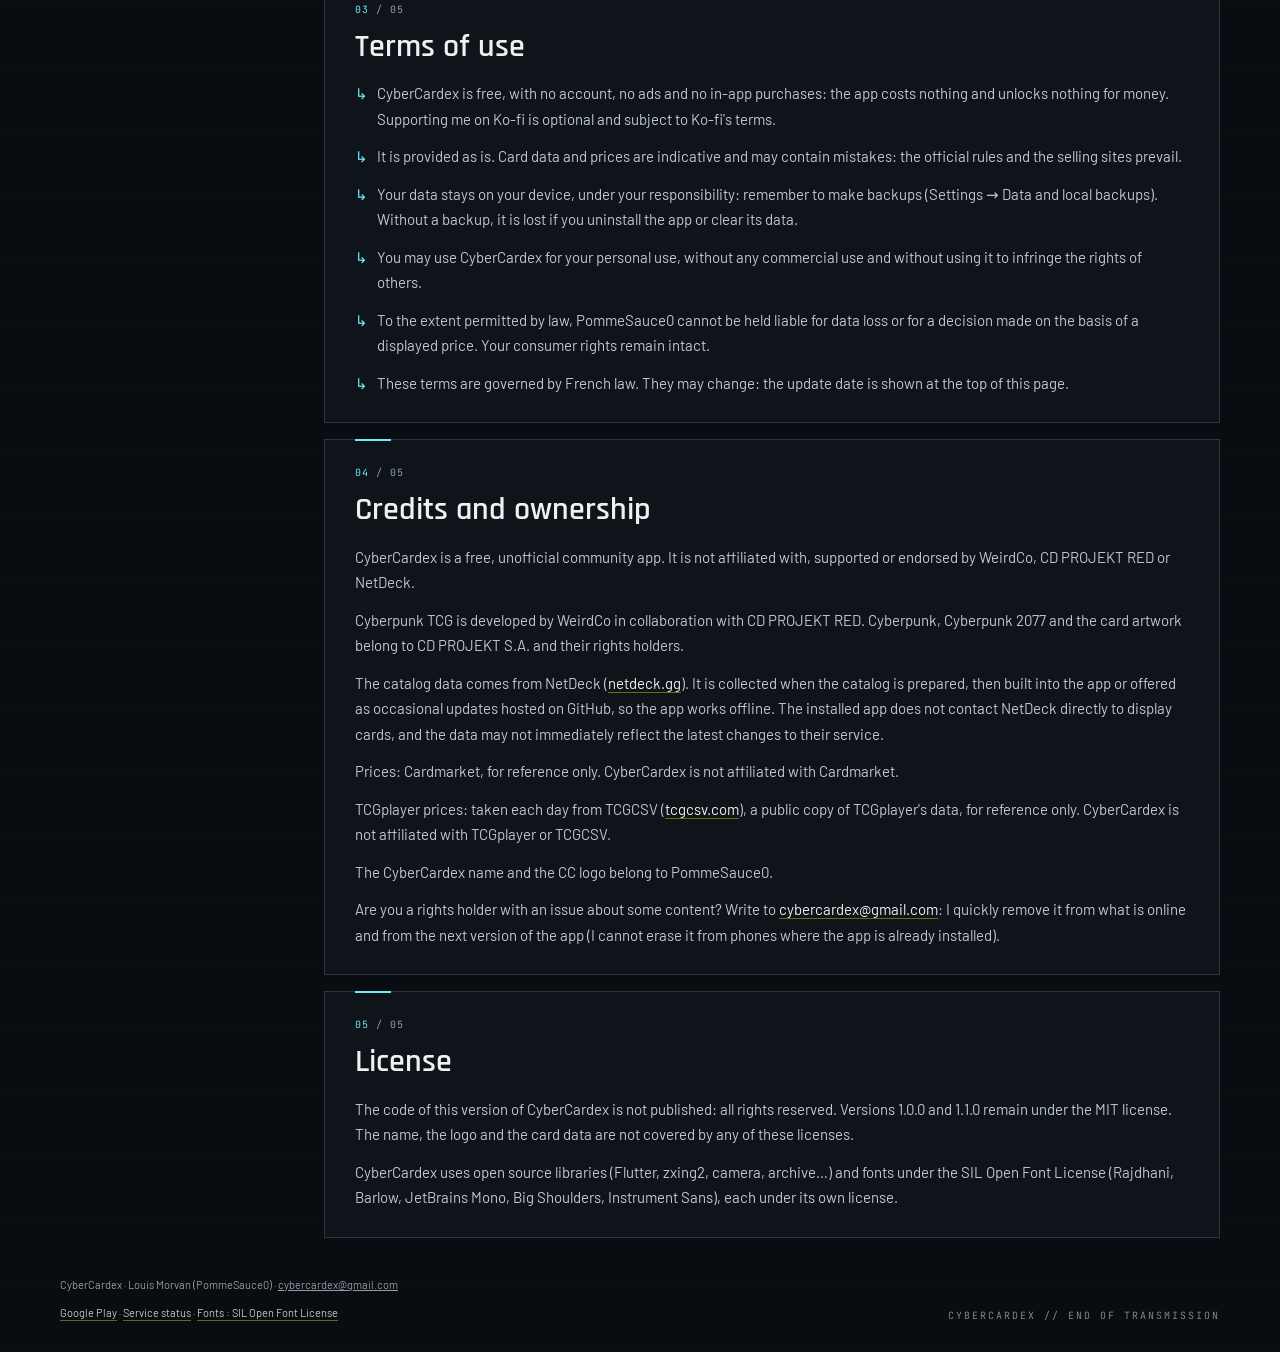
==== commit b8c2e98a: "chore: snapshot site before visual harmonization" ====
--- a/confidentialite.html
+++ b/confidentialite.html
@@ -3,112 +3,118 @@
 <head>
 <meta charset="utf-8">
 <meta name="viewport" content="width=device-width, initial-scale=1">
+<meta name="theme-color" content="#090c10">
 <title>CyberCardex — confidentialité / privacy</title>
 <meta name="description" content="CyberCardex : mentions légales et politique de confidentialité de l'app Android. Legal notice and privacy policy.">
-<meta name="color-scheme" content="dark light">
-<link rel="icon" href="icon.png">
-<style>@font-face { font-family: Rajdhani; src: url(fonts/Rajdhani-Bold.ttf) format("truetype"); font-weight: 700; font-display: swap; }
-@font-face { font-family: Barlow; src: url(fonts/Barlow-Regular.ttf) format("truetype"); font-weight: 400; font-display: swap; }
-@font-face { font-family: Barlow; src: url(fonts/Barlow-Medium.ttf) format("truetype"); font-weight: 500; font-display: swap; }
-@font-face { font-family: JetBrainsMono; src: url(fonts/JetBrainsMono.ttf) format("truetype"); font-display: swap; }
-
-/* Couleurs du thème Night City de l'app ; Vitrine blanche en mode clair. */
-:root {
-  --bg: #05070c; --surface: #0d1015; --surface2: #151922; --border: #262c37; --border-strong: #3a4250;
-  --text: #e9eef5; --soft: #c3cad5; --muted: #7a8494; --muted2: #a0a9b6;
-  --yellow: #fcee0a; --yellow-text: #fcee0a; --cyan: #00f0ff; --red: #ff003c; --ink: #05070c;
-  --display: Rajdhani, "Arial Narrow", sans-serif; --body: Barlow, system-ui, sans-serif; --mono: JetBrainsMono, ui-monospace, monospace;
+<link rel="icon" type="image/png" href="commun/icon.png">
+<link rel="preload" href="commun/polices/Rajdhani-Bold.woff2" as="font" type="font/woff2" crossorigin>
+<!-- Couleurs, polices, fond animé, bandeau, navigation et pied de page communs au site. -->
+<link rel="stylesheet" href="commun/site.css">
+<style>/* Une langue à la fois (sans JavaScript, les deux restent lisibles). */
+html[data-lang="fr"] .lang-en, html[data-lang="en"] .lang-fr { display: none !important; }
+h1.long { font-size: clamp(34px, 4.4vw, 56px); line-height: .98; letter-spacing: -1px; max-width: 16ch; }
+
+/* Sommaire collé à gauche, la section à l'écran en jaune ; feuilles comme les cartes de la page de statut. */
+.doc { display: grid; grid-template-columns: 230px minmax(0, 1fr); gap: 34px; align-items: start; padding-bottom: 8px; }
+.toc { position: sticky; top: 24px; display: flex; flex-direction: column; gap: 2px; }
+.toc-title { margin: 0 0 12px; font: 500 11px var(--mono); letter-spacing: 1.7px; text-transform: uppercase; color: var(--soft); }
+.toc-title span { color: var(--yellow); margin-right: 10px; }
+.toc a {
+  display: flex; gap: 11px; padding: 9px 12px; border-left: 2px solid var(--line); color: var(--muted);
+  text-decoration: none; font: 500 15px/1.3 var(--body); transition: color .15s, border-color .15s, background .15s;
 }
-@media (prefers-color-scheme: light) {
-  :root {
-    --bg: #f4f5f7; --surface: #ffffff; --surface2: #eef0f3; --border: #d9dde3; --border-strong: #b9c0ca;
-    --text: #12151a; --soft: #39404a; --muted: #6b7380; --muted2: #545c68; --yellow-text: #7a6f00; --cyan: #007c86; --ink: #12151a;
+.toc a span { font: 400 10px/2 var(--mono); color: var(--cyan); }
+.toc a:hover { color: var(--text); border-left-color: #57636a; }
+.toc a.active { color: var(--yellow); border-left-color: var(--yellow); background: linear-gradient(90deg, #fcee0a12, transparent); }
+.toc a.active span { color: var(--yellow); }
+
+.sheet { position: relative; padding: 26px 30px 14px; border: 1px solid var(--line); background: #10151be8; scroll-margin-top: 20px; }
+.sheet + .sheet { margin-top: 16px; }
+.sheet::before { content: ""; position: absolute; top: -1px; left: 30px; width: 36px; height: 2px; background: var(--cyan); }
+.sheet .sheet-number { margin: 0; font: 400 10px var(--mono); color: var(--muted); letter-spacing: 1px; }
+.sheet-number span { color: var(--cyan); }
+.sheet h2 { margin: 14px 0 18px; font: 600 32px/1.05 var(--display); }
+.sheet h3 { margin: 26px 0 8px; padding-top: 18px; border-top: 1px solid var(--line); font: 600 21px/1.2 var(--display); }
+.sheet p, .sheet li { margin: 0 0 12px; color: var(--soft); font-size: 15px; line-height: 1.7; }
+.sheet h2, .sheet h3, .sheet p, .sheet li, .sheet dd { overflow-wrap: anywhere; }
+.sheet a { color: var(--text); text-decoration: underline; text-decoration-color: #fcee0a66; text-underline-offset: 3px; }
+.sheet a:hover { color: var(--yellow); }
+.sheet .lead { position: relative; padding: 2px 0 2px 20px; border-left: 1px solid #57636a; color: var(--text); }
+.sheet .lead::before { content: ""; position: absolute; top: 0; left: -1px; width: 2px; height: 24px; background: var(--cyan); }
+.sheet ul { list-style: none; padding: 0; margin: 0 0 12px; }
+.sheet li { position: relative; padding-left: 22px; }
+.sheet li::before { content: "↳"; position: absolute; left: 0; color: var(--cyan); }
+.sheet dl { margin: 0 0 14px; }
+.sheet dl div { padding: 12px 0; border-top: 1px solid var(--line); }
+.sheet dl div:first-child { border-top: 0; padding-top: 0; }
+.sheet dt { font: 400 10px var(--mono); color: var(--muted); letter-spacing: 1.1px; text-transform: uppercase; }
+.sheet dd { margin: 5px 0 0; color: var(--text); }
+
+@media (max-width: 930px) {
+  /* Sommaire en barre défilante collée en haut. */
+  .doc { grid-template-columns: 1fr; gap: 14px; }
+  .toc {
+    top: 0; z-index: 5; flex-direction: row; gap: 4px; overflow-x: auto; scrollbar-width: none;
+    margin: 0 -24px; padding: 10px 24px; background: linear-gradient(var(--bg) 78%, transparent);
   }
+  .toc-title { display: none; }
+  .toc a { flex: none; border-left: 0; border-bottom: 2px solid var(--line); white-space: nowrap; font-size: 14px; }
+  .toc a:hover { border-bottom-color: #57636a; }
+  .toc a.active { border-bottom-color: var(--yellow); background: linear-gradient(0deg, #fcee0a12, transparent); }
+  .sheet { scroll-margin-top: 70px; }
 }
-* { box-sizing: border-box; }
-html { scroll-behavior: smooth; scroll-padding-top: 16px; }
-body {
-  margin: 0; color: var(--text); font: 17px/1.6 var(--body);
-  background:
-    linear-gradient(transparent 0 calc(100% - 1px), color-mix(in srgb, var(--border) 45%, transparent) 0) 0 0 / 100% 32px,
-    linear-gradient(90deg, transparent 0 calc(100% - 1px), color-mix(in srgb, var(--border) 45%, transparent) 0) 0 0 / 32px 100%,
-    var(--bg);
+@media (max-width: 650px) {
+  .toc { margin: 0 -18px; padding: 10px 18px; }
+  .sheet { padding: 22px 20px 10px; }
+  .sheet::before { left: 20px; }
+  .sheet h2 { font-size: 28px; }
 }
-main { max-width: 820px; margin: 0 auto; padding: 20px 16px 72px; }
-a { color: var(--yellow-text); text-underline-offset: 3px; }
-a:hover { color: var(--cyan); }
-
-.top { display: flex; align-items: center; gap: 12px; margin-bottom: 28px; }
-.top img { width: 40px; height: 40px; border-radius: 10px; }
-.brand { font: 700 22px/1 var(--display); letter-spacing: .08em; text-transform: uppercase; }
-.brand small { display: block; font: 11px/1.4 var(--mono); letter-spacing: .12em; color: var(--muted); margin-top: 4px; }
-.switch { margin-left: auto; display: flex; border: 1px solid var(--border-strong); }
-.switch label { cursor: pointer; padding: 6px 12px; font: 600 12px/1 var(--mono); letter-spacing: .1em; color: var(--muted2); }
-fieldset.switch { margin: 0 0 0 auto; padding: 0; min-width: 0; }
-.switch legend { position: absolute; width: 1px; height: 1px; overflow: hidden; clip-path: inset(50%); }
-.switch input { position: absolute; opacity: 0; pointer-events: none; }
-.switch input:checked + label { background: var(--yellow); color: #05070c; }
-.switch input:focus-visible + label { outline: 2px solid var(--cyan); }
-body:has(#l-fr:checked) .lang-en, body:has(#l-en:checked) .lang-fr { display: none; }
-h1, h2, h3, p, li, dd { overflow-wrap: anywhere; hyphens: auto; }
-
-.hero {
-  position: relative; padding: 24px 22px; margin-bottom: 18px; background: var(--surface);
-  border: 1px solid var(--border); border-left: 3px solid var(--yellow);
-  clip-path: polygon(0 0, calc(100% - 22px) 0, 100% 22px, 100% 100%, 0 100%);
-}
-.kicker, .num { font: 600 12px/1 var(--mono); letter-spacing: .14em; text-transform: uppercase; color: var(--yellow-text); margin: 0 0 10px; }
-h1 { font: 700 clamp(30px, 6vw, 44px)/1.05 var(--display); text-transform: uppercase; letter-spacing: .02em; margin: 0 0 8px; }
-.updated { font: 12px/1.4 var(--mono); color: var(--muted); margin: 0 0 18px; }
-.toc { display: flex; flex-wrap: wrap; gap: 8px; }
-.toc a {
-  display: inline-flex; gap: 8px; align-items: baseline; padding: 6px 10px; text-decoration: none; color: var(--soft);
-  border: 1px solid var(--border-strong); background: var(--surface2); font: 500 14px/1.2 var(--body);
-}
-.toc a span { font: 11px/1 var(--mono); color: var(--yellow-text); }
-.toc a:hover { border-color: var(--yellow); color: var(--text); }
-
-.panel {
-  position: relative; margin: 0 0 14px; padding: 20px 22px 8px; background: var(--surface); border: 1px solid var(--border);
-  clip-path: polygon(0 0, calc(100% - 16px) 0, 100% 16px, 100% 100%, 16px 100%, 0 calc(100% - 16px));
-}
-.panel::before { content: ""; position: absolute; left: 0; top: 20px; width: 3px; height: 28px; background: var(--yellow); }
-h2 { font: 700 26px/1.1 var(--display); text-transform: uppercase; letter-spacing: .03em; margin: 0 0 12px; }
-h3 { font: 700 19px/1.2 var(--display); text-transform: uppercase; letter-spacing: .04em; color: var(--text); margin: 22px 0 6px; padding-top: 14px; border-top: 1px dashed var(--border); }
-p, li { color: var(--soft); margin: 0 0 12px; }
-.lead { color: var(--text); font-weight: 500; padding: 12px 14px; background: color-mix(in srgb, var(--yellow) 8%, transparent); border-left: 2px solid var(--yellow); }
-ul { padding-left: 0; list-style: none; margin: 0 0 12px; }
-li { position: relative; padding-left: 20px; }
-li::before { content: "▸"; position: absolute; left: 2px; color: var(--yellow-text); }
-dl { display: grid; gap: 12px; margin: 0 0 16px; }
-dt { font: 11px/1.4 var(--mono); letter-spacing: .12em; text-transform: uppercase; color: var(--muted); }
-dd { margin: 2px 0 0; color: var(--text); }
-footer { margin-top: 28px; text-align: center; font: 11px/1.6 var(--mono); letter-spacing: .08em; color: var(--muted); }
-@media (max-width: 520px) { .hero, .panel { padding-left: 16px; padding-right: 16px; } .brand small { display: none; } }
 </style>
+<script>
+// Langue avant l'affichage : #fr / #en dans l'adresse, sinon le choix fait sur le site, sinon celle du navigateur.
+(() => {
+  let lang = location.hash.startsWith('#en') ? 'en' : location.hash.startsWith('#fr') ? 'fr' : null;
+  if (!lang) { try { lang = localStorage.getItem('ccx-lang'); } catch {} }
+  if (lang !== 'fr' && lang !== 'en') lang = (navigator.language || 'fr').toLowerCase().startsWith('fr') ? 'fr' : 'en';
+  document.documentElement.dataset.lang = lang;
+  document.documentElement.lang = lang;
+})();
+</script>
 </head>
 <body>
-<main>
-<div class="top">
-<img src="icon.png" alt="">
-<div class="brand">CyberCardex<small>Android · Cyberpunk TCG</small></div>
-<fieldset class="switch"><legend>Langue / Language</legend><input type="radio" name="lang" id="l-fr" lang="fr" checked><label for="l-fr" lang="fr">FR</label><input type="radio" name="lang" id="l-en" lang="en"><label for="l-en" lang="en">EN</label></fieldset>
-</div>
-<div class="lang lang-fr" lang="fr">
-<header class="hero">
-<p class="kicker">// Informations légales</p>
-<h1>Mentions légales, confidentialité et conditions</h1>
-<p class="updated">Mise à jour le 22 octobre 2026.</p>
-<nav class="toc" aria-label="Sommaire">
+<a href="#contenu" class="skip"><span class="lang-fr">Aller au contenu</span><span class="lang-en">Skip to content</span></a>
+<div class="page">
+  <header class="top">
+    <a class="identity" href="./">
+      <img class="brand-mark" src="commun/icon.png" width="35" height="35" alt="" aria-hidden="true">
+      <div><div class="brand-name">CYBER<span>CARDEX</span></div><div class="brand-label"><span class="lang-fr">Informations légales</span><span class="lang-en">Legal information</span></div></div>
+    </a>
+    <nav class="site-nav" aria-label="Pages">
+      <a href="statut.html"><span>01</span> <b class="lang-fr">Statut</b><b class="lang-en">Status</b></a>
+      <a href="./" aria-current="page"><span>02</span> <b class="lang-fr">Confidentialité</b><b class="lang-en">Privacy</b></a>
+    </nav>
+    <div class="top-meta">
+      <div class="lang" role="group" aria-label="Langue / Language"><button type="button" data-lang="fr">FR</button><button type="button" data-lang="en">EN</button></div>
+    </div>
+  </header>
+  <main id="contenu">
+<div class="lang-fr" lang="fr">
+<section class="hero">
+<div><p class="eyebrow"><span>//</span> Informations légales</p><h1 class="long">Mentions légales, confidentialité et conditions</h1></div>
+<div class="hero-copy"><p>Qui édite CyberCardex, ce que l’app fait de tes données et les règles d’utilisation.</p>
+<span class="local"><svg viewBox="0 0 20 20" fill="none" stroke="currentColor" stroke-width="1.4" aria-hidden="true"><rect x="3" y="4" width="14" height="13" rx="1"/><path d="M3 8h14M7 2v4M13 2v4"/></svg>Mise à jour le 22 octobre 2026.</span></div>
+</section>
+<div class="doc">
+<nav class="toc" aria-label="Sommaire"><p class="toc-title"><span>//</span> Sommaire</p>
 <a href="#fr-1"><span>01</span>Mentions légales</a>
 <a href="#fr-2"><span>02</span>Politique de confidentialité</a>
 <a href="#fr-3"><span>03</span>Conditions d'utilisation</a>
 <a href="#fr-4"><span>04</span>Crédits et propriété</a>
 <a href="#fr-5"><span>05</span>Licence</a>
 </nav>
-</header>
-<section class="panel" id="fr-1">
-<p class="num">// 01</p>
+<div class="sheets">
+<section class="sheet" id="fr-1">
+<p class="sheet-number"><span>01</span> / 05</p>
 <h2>Mentions légales</h2>
 <dl>
 <div><dt>Éditeur</dt><dd>Louis Morvan (PommeSauce0), particulier, pour un projet personnel gratuit et non commercial.</dd></div>
@@ -117,8 +123,8 @@
 <div><dt>Hébergeur</dt><dd>Cette page : GitHub Pages — GitHub, Inc., 88 Colin P. Kelly Jr. Street, San Francisco, CA 94107, États-Unis.</dd></div>
 </dl>
 </section>
-<section class="panel" id="fr-2">
-<p class="num">// 02</p>
+<section class="sheet" id="fr-2">
+<p class="sheet-number"><span>02</span> / 05</p>
 <h2>Politique de confidentialité</h2>
 <p class="lead">CyberCardex enregistre ta collection sur ton téléphone. Il n'y a ni compte CyberCardex ni serveur de synchronisation, ni publicité, ni outil de mesure d'audience ou de suivi, ni cookie de suivi. L'app ne se connecte d'elle-même à Internet que pour les fonctions du menu En ligne (Réglages → En ligne), toutes coupées au départ, chacune avec son interrupteur ; aucune n'envoie ta collection. Les services qu'elles contactent (Google Play, GitHub ; voir plus bas) reçoivent ton adresse IP et les informations techniques de la demande, comme pour n'importe quel site. Ces interrupteurs ne règlent que l'app : Android et le Play Store ont leur propre fonctionnement (mises à jour de l'app, sauvegarde du téléphone, rapports de plantage si tu les as autorisés). Quand tu exportes, partages ou ouvres un lien, c'est l'application ou le service que tu choisis qui s'en charge.</p>
 <h3>Ce qui est enregistré, et où</h3>
@@ -145,13 +151,13 @@
 <h3>Tes droits</h3>
 <p>Tes données de collection restent sur ton téléphone : c'est toi qui les gères (modifier, exporter, tout effacer). Pour ce que je peux détenir (tes e-mails, un soutien Ko-fi), tu as le droit d'y accéder, de les corriger, de les faire effacer, d'en limiter l'usage ou de t'y opposer, et d'en recevoir une copie. Écris à <a href="mailto:cybercardex@gmail.com">cybercardex@gmail.com</a> : je réponds dans un délai d'un mois. Tu peux aussi saisir la CNIL (<a href="https://www.cnil.fr/">cnil.fr</a>).</p>
 </section>
-<section class="panel" id="fr-3">
-<p class="num">// 03</p>
+<section class="sheet" id="fr-3">
+<p class="sheet-number"><span>03</span> / 05</p>
 <h2>Conditions d'utilisation</h2>
 <ul><li>CyberCardex est gratuit, sans compte, sans publicité et sans achat dans l'app : l'app ne coûte rien et ne débloque rien contre de l'argent. Un soutien sur Ko-fi est facultatif et se fait selon les règles de Ko-fi.</li><li>Il est fourni tel quel. Les données des cartes et les prix sont indicatifs et peuvent contenir des erreurs : les règles officielles et les sites de vente font foi.</li><li>Tes données restent sur ton appareil, sous ta responsabilité : pense à faire des sauvegardes (Réglages → Données et sauvegardes locales). Sans sauvegarde, elles sont perdues si tu désinstalles l'app ou effaces ses données.</li><li>Tu peux utiliser CyberCardex pour ton usage personnel, sans en faire un usage commercial ni t'en servir pour porter atteinte aux droits d'autrui.</li><li>Dans les limites permises par la loi, PommeSauce0 ne peut être tenu responsable d'une perte de données ou d'une décision prise d'après un prix affiché. Tes droits de consommateur restent entiers.</li><li>Ces conditions relèvent du droit français. Elles peuvent évoluer : la date de mise à jour figure en haut de cette page.</li></ul>
 </section>
-<section class="panel" id="fr-4">
-<p class="num">// 04</p>
+<section class="sheet" id="fr-4">
+<p class="sheet-number"><span>04</span> / 05</p>
 <h2>Crédits et propriété</h2>
 <p>CyberCardex est une application communautaire gratuite et non officielle. Elle n'est ni affiliée, ni soutenue, ni approuvée par WeirdCo, CD PROJEKT RED ou NetDeck.</p>
 <p>Cyberpunk TCG est développé par WeirdCo en collaboration avec CD PROJEKT RED. Cyberpunk, Cyberpunk 2077 et les visuels des cartes appartiennent à CD PROJEKT S.A. et à leurs ayants droit.</p>
@@ -161,29 +167,31 @@
 <p>Le nom CyberCardex et le logo CC appartiennent à PommeSauce0.</p>
 <p>Tu es ayant droit et un contenu te pose problème ? Écris à <a href="mailto:cybercardex@gmail.com">cybercardex@gmail.com</a> : je le retire rapidement de ce qui est en ligne et de la prochaine version de l'app (je ne peux pas l'effacer des téléphones où l'app est déjà installée).</p>
 </section>
-<section class="panel" id="fr-5">
-<p class="num">// 05</p>
+<section class="sheet" id="fr-5">
+<p class="sheet-number"><span>05</span> / 05</p>
 <h2>Licence</h2>
 <p>Le code de cette version de CyberCardex n'est pas publié : tous droits réservés. Les versions 1.0.0 et 1.1.0 restent sous licence MIT. Le nom, le logo et les données des cartes ne sont couverts par aucune de ces licences.</p>
 <p>CyberCardex utilise des bibliothèques open source (Flutter, zxing2, camera, archive…) et des polices sous licence SIL Open Font (Rajdhani, Barlow, JetBrains Mono, Big Shoulders, Instrument Sans), chacune sous sa propre licence.</p>
 </section>
-</div>
-
-<div class="lang lang-en" lang="en">
-<header class="hero">
-<p class="kicker">// Legal information</p>
-<h1>Legal notice, privacy and terms</h1>
-<p class="updated">Updated on October 22, 2026.</p>
-<nav class="toc" aria-label="Contents">
+</div></div></div>
+
+<div class="lang-en" lang="en">
+<section class="hero">
+<div><p class="eyebrow"><span>//</span> Legal information</p><h1 class="long">Legal notice, privacy and terms</h1></div>
+<div class="hero-copy"><p>Who publishes CyberCardex, what the app does with your data, and the terms of use.</p>
+<span class="local"><svg viewBox="0 0 20 20" fill="none" stroke="currentColor" stroke-width="1.4" aria-hidden="true"><rect x="3" y="4" width="14" height="13" rx="1"/><path d="M3 8h14M7 2v4M13 2v4"/></svg>Updated on October 22, 2026.</span></div>
+</section>
+<div class="doc">
+<nav class="toc" aria-label="Contents"><p class="toc-title"><span>//</span> Contents</p>
 <a href="#en-1"><span>01</span>Legal notice</a>
 <a href="#en-2"><span>02</span>Privacy policy</a>
 <a href="#en-3"><span>03</span>Terms of use</a>
 <a href="#en-4"><span>04</span>Credits and ownership</a>
 <a href="#en-5"><span>05</span>License</a>
 </nav>
-</header>
-<section class="panel" id="en-1">
-<p class="num">// 01</p>
+<div class="sheets">
+<section class="sheet" id="en-1">
+<p class="sheet-number"><span>01</span> / 05</p>
 <h2>Legal notice</h2>
 <dl>
 <div><dt>Publisher</dt><dd>Louis Morvan (PommeSauce0), a private individual, for a free and non-commercial personal project.</dd></div>
@@ -192,8 +200,8 @@
 <div><dt>Host</dt><dd>This page: GitHub Pages — GitHub, Inc., 88 Colin P. Kelly Jr. Street, San Francisco, CA 94107, United States.</dd></div>
 </dl>
 </section>
-<section class="panel" id="en-2">
-<p class="num">// 02</p>
+<section class="sheet" id="en-2">
+<p class="sheet-number"><span>02</span> / 05</p>
 <h2>Privacy policy</h2>
 <p class="lead">CyberCardex stores your collection on your phone. There is no CyberCardex account or sync server, no ads, no audience measurement or tracking tools, no tracking cookies. The app only connects to the Internet by itself for the features of the Online menu (Settings → Online), all switched off at first, each with its own switch; none of them sends your collection. The services they contact (Google Play, GitHub; see below) receive your IP address and the technical details of the request, as with any website. These switches only control the app: Android and the Play Store work on their own (app updates, phone backup, crash reports if you allowed them). When you export, share or open a link, the app or service you choose handles it.</p>
 <h3>What is stored, and where</h3>
@@ -220,13 +228,13 @@
 <h3>Your rights</h3>
 <p>Your collection data stays on your phone: you manage it yourself (edit, export, erase everything). For what I may hold (your e-mails, a Ko-fi support), you have the right to access, correct, erase, restrict or object to its use, and to receive a copy. Write to <a href="mailto:cybercardex@gmail.com">cybercardex@gmail.com</a>: I reply within one month. You can also contact the CNIL, the French data protection authority (<a href="https://www.cnil.fr/">cnil.fr</a>).</p>
 </section>
-<section class="panel" id="en-3">
-<p class="num">// 03</p>
+<section class="sheet" id="en-3">
+<p class="sheet-number"><span>03</span> / 05</p>
 <h2>Terms of use</h2>
 <ul><li>CyberCardex is free, with no account, no ads and no in-app purchases: the app costs nothing and unlocks nothing for money. Supporting me on Ko-fi is optional and subject to Ko-fi's terms.</li><li>It is provided as is. Card data and prices are indicative and may contain mistakes: the official rules and the selling sites prevail.</li><li>Your data stays on your device, under your responsibility: remember to make backups (Settings → Data and local backups). Without a backup, it is lost if you uninstall the app or clear its data.</li><li>You may use CyberCardex for your personal use, without any commercial use and without using it to infringe the rights of others.</li><li>To the extent permitted by law, PommeSauce0 cannot be held liable for data loss or for a decision made on the basis of a displayed price. Your consumer rights remain intact.</li><li>These terms are governed by French law. They may change: the update date is shown at the top of this page.</li></ul>
 </section>
-<section class="panel" id="en-4">
-<p class="num">// 04</p>
+<section class="sheet" id="en-4">
+<p class="sheet-number"><span>04</span> / 05</p>
 <h2>Credits and ownership</h2>
 <p>CyberCardex is a free, unofficial community app. It is not affiliated with, supported or endorsed by WeirdCo, CD PROJEKT RED or NetDeck.</p>
 <p>Cyberpunk TCG is developed by WeirdCo in collaboration with CD PROJEKT RED. Cyberpunk, Cyberpunk 2077 and the card artwork belong to CD PROJEKT S.A. and their rights holders.</p>
@@ -236,19 +244,53 @@
 <p>The CyberCardex name and the CC logo belong to PommeSauce0.</p>
 <p>Are you a rights holder with an issue about some content? Write to <a href="mailto:cybercardex@gmail.com">cybercardex@gmail.com</a>: I quickly remove it from what is online and from the next version of the app (I cannot erase it from phones where the app is already installed).</p>
 </section>
-<section class="panel" id="en-5">
-<p class="num">// 05</p>
+<section class="sheet" id="en-5">
+<p class="sheet-number"><span>05</span> / 05</p>
 <h2>License</h2>
 <p>The code of this version of CyberCardex is not published: all rights reserved. Versions 1.0.0 and 1.1.0 remain under the MIT license. The name, the logo and the card data are not covered by any of these licenses.</p>
 <p>CyberCardex uses open source libraries (Flutter, zxing2, camera, archive…) and fonts under the SIL Open Font License (Rajdhani, Barlow, JetBrains Mono, Big Shoulders, Instrument Sans), each under its own license.</p>
 </section>
+</div></div></div>
+
+  </main>
+  <footer>
+    <div>
+      <p>CyberCardex · Louis Morvan (PommeSauce0) · <a href="mailto:cybercardex@gmail.com">cybercardex@gmail.com</a></p>
+      <p class="legal-links"><a href="https://play.google.com/store/apps/details?id=app.cybercardex" rel="noopener">Google Play</a> · <a href="statut.html"><span class="lang-fr">État des services</span><span class="lang-en">Service status</span></a> · <a href="commun/polices/LICENSES.txt"><span class="lang-fr">Polices</span><span class="lang-en">Fonts</span> : SIL Open Font License</a></p>
+    </div>
+    <span class="end-mark"><span class="lang-fr">CYBERCARDEX // FIN DE TRANSMISSION</span><span class="lang-en">CYBERCARDEX // END OF TRANSMISSION</span></span>
+  </footer>
 </div>
-
-<footer>CyberCardex · Louis Morvan (PommeSauce0) · <a href="mailto:cybercardex@gmail.com">cybercardex@gmail.com</a><br><a href="fonts/LICENSES.txt">Polices / fonts : SIL Open Font License</a></footer>
-</main>
 <script>
-// Anglais par défaut hors des téléphones en français, ou si l'adresse finit par #en.
-if (location.hash.startsWith('#en') || (!location.hash.startsWith('#fr') && !navigator.language.startsWith('fr'))) document.getElementById('l-en').checked = true;
+(() => {
+  'use strict';
+  const root = document.documentElement;
+  const buttons = document.querySelectorAll('.lang button');
+  const show = () => buttons.forEach((b) => b.setAttribute('aria-pressed', String(b.dataset.lang === root.dataset.lang)));
+  // Choix gardé pour tout le site (même clé que la page de statut).
+  buttons.forEach((b) => b.addEventListener('click', () => {
+    root.dataset.lang = root.lang = b.dataset.lang;
+    try { localStorage.setItem('ccx-lang', b.dataset.lang); } catch {}
+    show();
+  }));
+  show();
+  // Sommaire : la section à l'écran en jaune.
+  const links = [...document.querySelectorAll('.toc a')];
+  const seen = new IntersectionObserver((entries) => {
+    for (const e of entries) {
+      if (!e.isIntersecting) continue;
+      for (const a of links) {
+        a.classList.toggle('active', a.hash === '#' + e.target.id);
+        // Sommaire en barre (téléphone) : l'onglet actif reste visible.
+        const bar = a.parentElement;
+        if (a.hash === '#' + e.target.id && bar.scrollWidth > bar.clientWidth) {
+          bar.scrollTo({left: a.offsetLeft - (bar.clientWidth - a.clientWidth) / 2, behavior: 'smooth'});
+        }
+      }
+    }
+  }, {rootMargin: '-30% 0px -60% 0px'});
+  document.querySelectorAll('.sheet').forEach((sheet) => seen.observe(sheet));
+})();
 </script>
 </body>
 </html>
--- a/commun/site.css
+++ b/commun/site.css
@@ -0,0 +1,171 @@
+/* Commun aux pages du site (statut, confidentialité) : couleurs, polices, fond animé, bandeau du haut avec la
+   navigation, en-tête de page, titres de section et pied de page. Chaque page n'ajoute que ce qui lui est propre. */
+
+/* Polices de l'app, servies sur place (sous-ensemble latin, SIL OFL : polices/LICENSES.txt) : le visiteur ne contacte
+   aucun autre site. */
+@font-face { font-family: Rajdhani; src: url(polices/Rajdhani-SemiBold.woff2) format("woff2"); font-weight: 500 600; font-display: swap; }
+@font-face { font-family: Rajdhani; src: url(polices/Rajdhani-Bold.woff2) format("woff2"); font-weight: 700; font-display: swap; }
+@font-face { font-family: Barlow; src: url(polices/Barlow-Regular.woff2) format("woff2"); font-weight: 400; font-display: swap; }
+@font-face { font-family: Barlow; src: url(polices/Barlow-Medium.woff2) format("woff2"); font-weight: 500 600; font-display: swap; }
+@font-face { font-family: "JetBrains Mono"; src: url(polices/JetBrainsMono.woff2) format("woff2"); font-weight: 100 800; font-display: swap; }
+
+:root {
+  color-scheme: dark;
+  --bg: #090c10; --panel: #10151b; --yellow: #fcee0a; --cyan: #6debf6;
+  --green: #9aefb6; --red: #ff7486; --text: #eef1ef; --soft: #c0c9ca;
+  --muted: #929fa5; --line: #2d363d;
+  --display: Rajdhani, "Arial Narrow", sans-serif;
+  --body: Barlow, system-ui, sans-serif;
+  --mono: "JetBrains Mono", monospace;
+}
+* { box-sizing: border-box; }
+html { scroll-behavior: smooth; scroll-padding-top: 24px; }
+
+/* Fond : halo cyan en haut à droite, grille fixe qui s'efface vers le bas, grille lumineuse qui dérive lentement. */
+body {
+  margin: 0; min-width: 280px; color: var(--text); background: var(--bg);
+  font: 16px/1.55 var(--body); -webkit-font-smoothing: antialiased; isolation: isolate;
+  background-image:
+    radial-gradient(ellipse at 90% 4%, #16303566, transparent 45%),
+    linear-gradient(#ffffff03 1px, transparent 1px);
+  background-size: auto, 64px 64px;
+}
+body::before {
+  content: ""; position: fixed; inset: 0; z-index: -1; pointer-events: none;
+  background-image: linear-gradient(#9cbdc707 1px, transparent 1px), linear-gradient(90deg, #9cbdc707 1px, transparent 1px);
+  background-size: 64px 64px;
+  -webkit-mask-image: linear-gradient(#000, transparent 85%);
+  mask-image: linear-gradient(#000, transparent 85%);
+}
+body::after {
+  content: ""; position: fixed; inset: 0; z-index: -1; pointer-events: none;
+  background-image:
+    radial-gradient(ellipse at center, #37dce914, transparent 60%),
+    linear-gradient(#6debf62b 1px, transparent 1px),
+    linear-gradient(90deg, #6debf62b 1px, transparent 1px);
+  background-size: 180% 180%, 64px 64px, 64px 64px;
+  -webkit-mask-image: radial-gradient(ellipse 28% 38% at center, #000 10%, transparent 75%);
+  mask-image: radial-gradient(ellipse 28% 38% at center, #000 10%, transparent 75%);
+  -webkit-mask-size: 180% 160%; mask-size: 180% 160%;
+  -webkit-mask-repeat: no-repeat; mask-repeat: no-repeat;
+  animation: ambient-grid 24s ease-in-out infinite alternate;
+}
+@keyframes ambient-grid {
+  from { -webkit-mask-position: 0% 30%; mask-position: 0% 30%; background-position: 0% 0%, 0 0, 0 0; }
+  to { -webkit-mask-position: 100% 80%; mask-position: 100% 80%; background-position: 100% 100%, 64px 32px, 64px 32px; }
+}
+
+::selection { background: var(--yellow); color: var(--bg); }
+a { color: inherit; }
+button, a { -webkit-tap-highlight-color: transparent; }
+:focus-visible { outline: 2px solid var(--cyan); outline-offset: 6px; }
+.skip { position: absolute; top: -100px; left: 20px; z-index: 10; padding: 10px 16px; background: var(--yellow); color: var(--bg); }
+.skip:focus { top: 16px; }
+.page {
+  width: min(1160px, calc(100% - 80px)); margin: 0 auto;
+  min-height: 100vh; min-height: 100svh; min-height: 100dvh; display: flex; flex-direction: column;
+}
+main { flex: 1 0 auto; }
+
+/* Bandeau du haut : marque, navigation entre les pages, langue. Un trait cyan balaie le filet du bas. */
+.top {
+  position: relative; flex-shrink: 0; display: flex; align-items: center; justify-content: space-between; gap: 24px;
+  padding: 25px 0; border-bottom: 1px solid var(--line);
+}
+.top::after {
+  content: ""; position: absolute; bottom: -1px; left: 0; width: 100%; height: 1px; pointer-events: none;
+  background: linear-gradient(90deg, transparent, var(--cyan), transparent) no-repeat;
+  background-size: 140px 1px; animation: signal-sweep 11s linear infinite;
+}
+@keyframes signal-sweep { from { background-position: -140px 0; } to { background-position: calc(100% + 140px) 0; } }
+.identity { display: flex; gap: 13px; align-items: center; min-width: 0; color: inherit; text-decoration: none; }
+.brand-mark { display: block; width: 35px; height: 35px; flex: none; border-radius: 22%; object-fit: contain; }
+.brand-name { font: 700 21px/1 var(--display); letter-spacing: 1.1px; }
+.brand-name span { color: var(--yellow); }
+.brand-label { margin-top: 6px; font: 400 10px/1.3 var(--mono); letter-spacing: 1.9px; color: var(--muted); text-transform: uppercase; }
+.top-meta { display: flex; align-items: center; gap: 20px; }
+
+/* Navigation : onglets à coin coupé, la page ouverte en jaune. */
+.site-nav { display: flex; gap: 6px; margin-right: auto; margin-left: 28px; }
+.site-nav a {
+  --cut: 8px; position: relative; display: inline-flex; align-items: center; gap: 8px; padding: 9px 14px 9px 12px;
+  color: var(--muted); text-decoration: none; font: 500 10px var(--mono); letter-spacing: 1.5px; text-transform: uppercase;
+  border: 1px solid var(--line); background: #10151bb3;
+  clip-path: polygon(0 0, calc(100% - var(--cut)) 0, 100% var(--cut), 100% 100%, 0 100%);
+  transition: color .15s, border-color .15s, background .15s;
+}
+.site-nav a span { color: var(--cyan); }
+.site-nav b { font-weight: inherit; }
+.site-nav a:hover { color: var(--text); border-color: #4a565e; }
+.site-nav a[aria-current="page"] { color: var(--yellow); border-color: #fcee0a55; background: #fcee0a10; }
+.site-nav a[aria-current="page"] span { color: var(--yellow); }
+.site-nav a[aria-current="page"]::after { content: ""; position: absolute; left: 12px; right: 14px; bottom: -1px; height: 2px; background: var(--yellow); }
+
+.lang { display: flex; border: 1px solid var(--line); }
+.lang button { padding: 8px 9px; border: 0; background: none; color: var(--muted); font: 500 10px var(--mono); letter-spacing: 1.2px; cursor: pointer; }
+.lang button + button { border-left: 1px solid var(--line); }
+.lang button:hover { color: var(--text); }
+.lang button[aria-pressed="true"] { color: var(--yellow); background: #fcee0a10; }
+
+/* En-tête de page : surtitre, grand titre deux tons, texte à droite avec son filet cyan. */
+.hero { display: grid; grid-template-columns: 1.45fr 1fr; gap: 44px; align-items: end; padding: 52px 0 38px; }
+.eyebrow { margin: 0 0 15px; font: 400 10px var(--mono); color: var(--muted); letter-spacing: 2.1px; text-transform: uppercase; }
+.eyebrow span { color: var(--yellow); padding-right: 11px; }
+h1 { margin: 0; width: fit-content; font: 700 clamp(46px, 6.2vw, 80px)/.82 var(--display); letter-spacing: -2.4px; text-transform: uppercase; }
+h1 span { display: block; }
+h1 .cyber { color: var(--yellow); }
+h1 .cardex { padding-top: 6px; color: var(--text); }
+.hero-copy { position: relative; padding: 22px 0 3px 24px; border-left: 1px solid #57636a; }
+.hero-copy::before { content: ""; position: absolute; top: 0; left: -1px; width: 2px; height: 24px; background: var(--cyan); }
+.hero-copy p { margin: 0; max-width: 34ch; color: var(--soft); font-size: 17px; line-height: 1.65; }
+.hero-copy strong { font-weight: 500; color: var(--text); }
+.hero-copy .local { display: inline-flex; align-items: center; gap: 8px; margin-top: 18px; color: var(--muted); font: 400 10px/1.7 var(--mono); }
+.local svg { width: 14px; height: 14px; flex: none; color: var(--cyan); }
+
+.section-heading { display: flex; justify-content: space-between; align-items: center; gap: 16px; padding: 37px 0 15px; }
+.section-heading h2 { margin: 0; font: 500 11px var(--mono); letter-spacing: 1.7px; text-transform: uppercase; color: var(--soft); }
+.section-heading h2 span { color: var(--yellow); margin-right: 13px; }
+.section-heading .section-meta { font: 400 10px var(--mono); letter-spacing: 1.2px; color: var(--muted); text-transform: uppercase; }
+
+footer { flex-shrink: 0; display: grid; grid-template-columns: 1fr auto; gap: 28px; align-items: end; margin-top: auto; padding: 29px 0 30px; }
+footer p { margin: 0; max-width: 86ch; color: var(--muted); font-size: 11px; line-height: 1.8; }
+.legal-links { margin-top: 8px !important; }
+.legal-links a { color: var(--soft); text-decoration: underline; text-decoration-color: #fcee0a66; text-underline-offset: 3px; }
+.legal-links a:hover { color: var(--yellow); }
+footer .end-mark { color: #77888e; font: 400 10px var(--mono); letter-spacing: 2px; white-space: nowrap; }
+
+@media (min-width: 1500px) { .hero { padding-top: 66px; padding-bottom: 44px; } }
+@media (max-width: 1060px) { .site-nav { margin-left: 16px; } .site-nav a { padding: 9px 11px 9px 10px; letter-spacing: 1px; } }
+@media (max-width: 930px) {
+  .page { width: calc(100% - 48px); }
+  .hero { grid-template-columns: 1.15fr 1fr; gap: 28px; padding-top: 40px; }
+  h1 { font-size: clamp(44px, 7.4vw, 66px); letter-spacing: -2px; }
+  .hero-copy p { font-size: 15px; }
+  /* La navigation passe sur sa propre ligne, sous la marque. */
+  .top { flex-wrap: wrap; row-gap: 16px; }
+  .site-nav { order: 3; width: 100%; margin: 0; }
+  .site-nav a { flex: 1; justify-content: center; }
+}
+@media (max-width: 650px) {
+  .page { width: calc(100% - 36px); }
+  .top { gap: 12px; padding: 20px 0 16px; }
+  .top-meta { gap: 8px; }
+  .brand-name { font-size: 18px; letter-spacing: .6px; } .brand-label { font-size: 10px; letter-spacing: 1px; }
+  .brand-mark { width: 29px; height: 29px; } .identity { gap: 9px; }
+  .hero { grid-template-columns: 1fr; gap: 24px; padding: 34px 0 26px; }
+  h1 { font-size: clamp(50px, 15vw, 70px); line-height: .8; letter-spacing: -2px; }
+  .eyebrow { font-size: 10px; letter-spacing: 1.6px; margin-bottom: 16px; }
+  .hero-copy { padding: 0 0 0 15px; }
+  .hero-copy p { font-size: 15px; max-width: 39ch; line-height: 1.6; }
+  .hero-copy .local { margin-top: 11px; }
+  .section-heading { padding-top: 29px; }
+  .section-heading h2 { font-size: 10px; letter-spacing: 1.1px; }
+  .section-heading .section-meta { font-size: 10px; letter-spacing: .6px; }
+  footer { grid-template-columns: 1fr; gap: 18px; padding-top: 24px; }
+}
+
+/* Mouvement réduit demandé par le téléphone : tout est immobile. */
+@media (prefers-reduced-motion: reduce) {
+  html { scroll-behavior: auto; }
+  *, *::before, *::after { animation: none !important; transition: none !important; }
+}
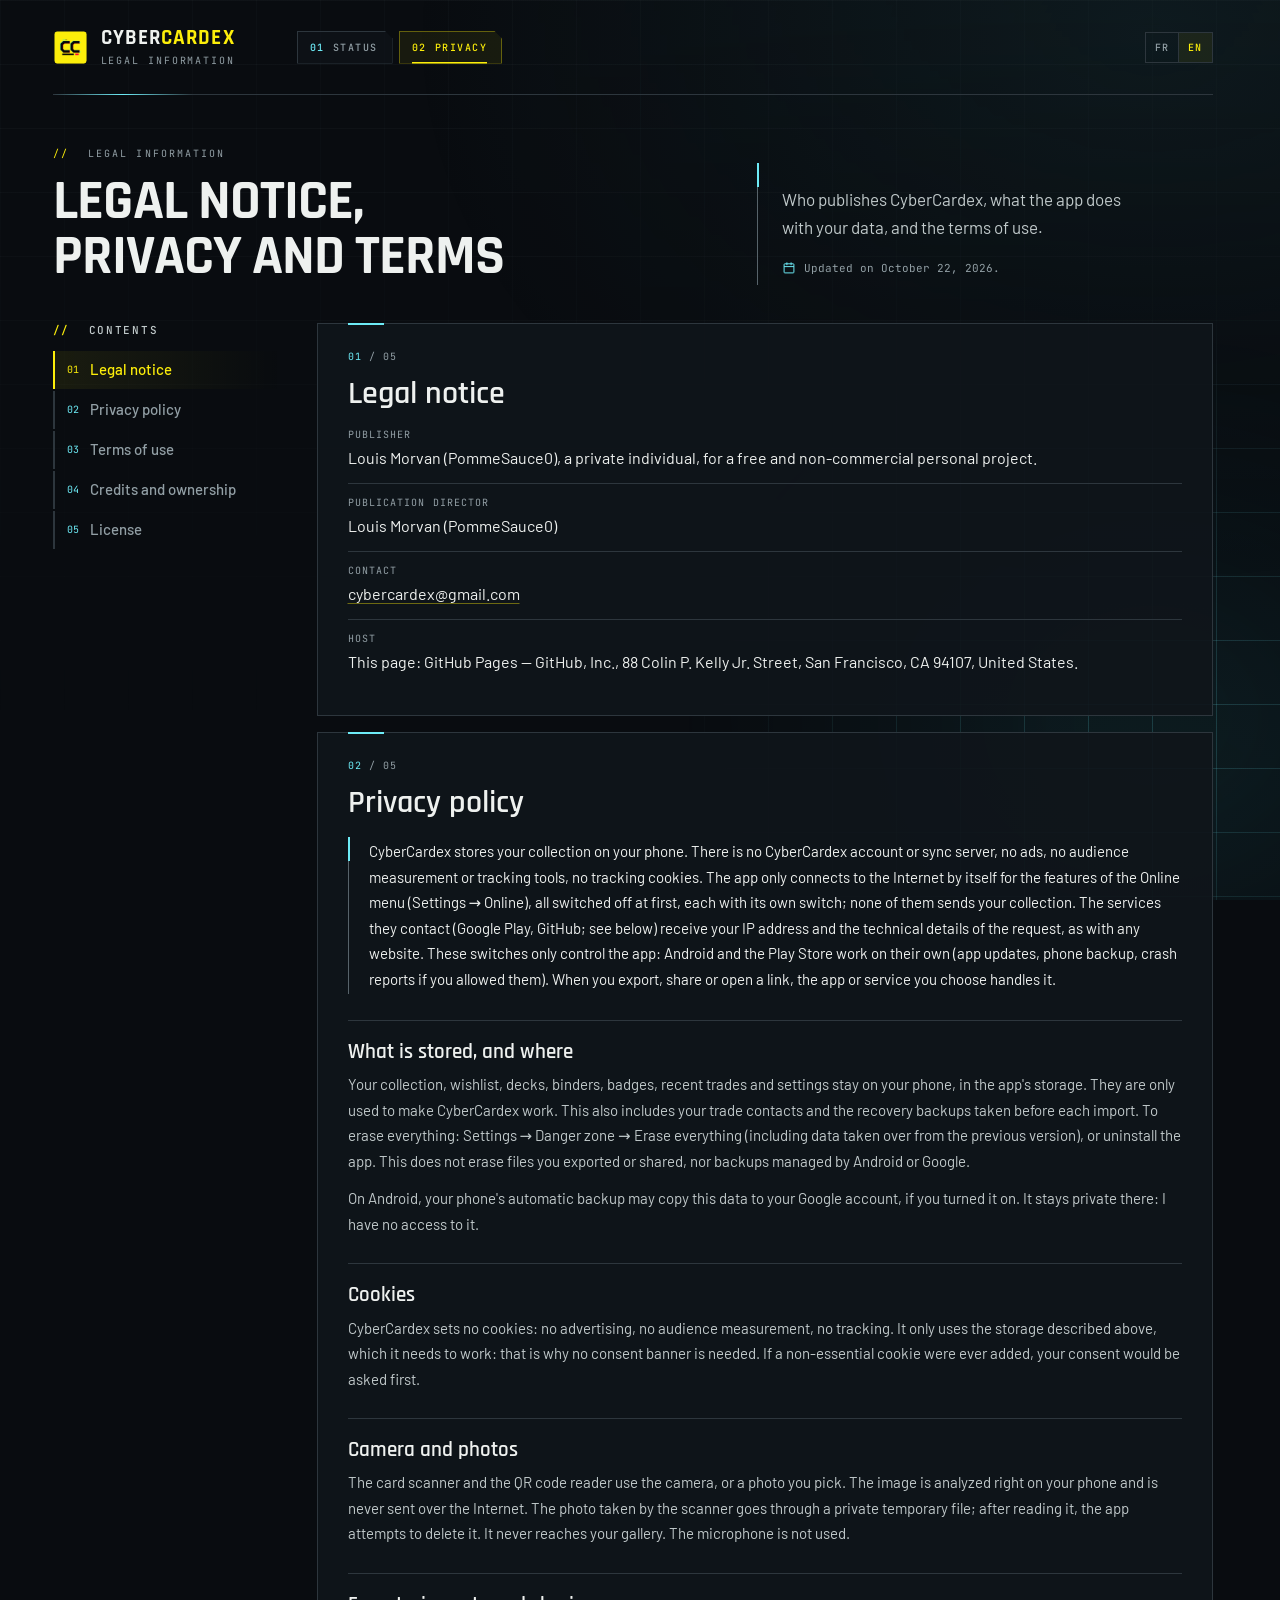
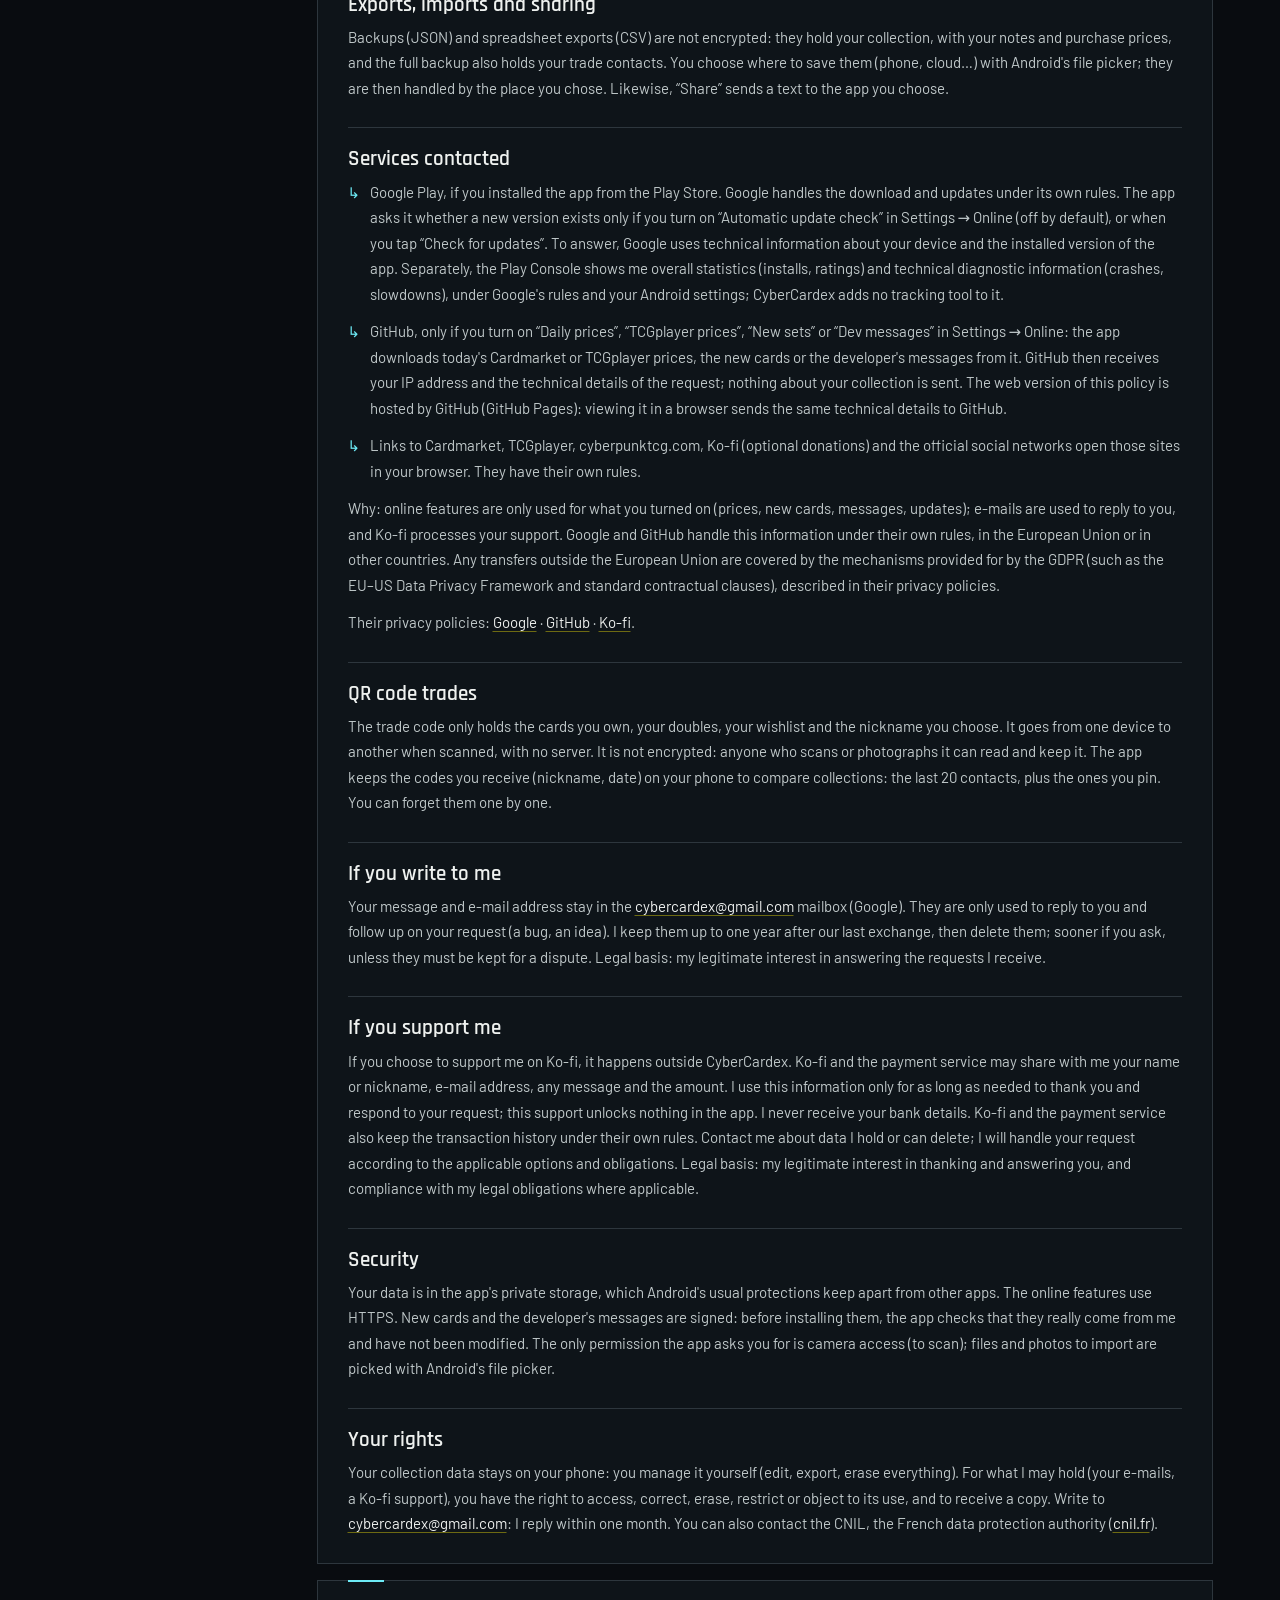
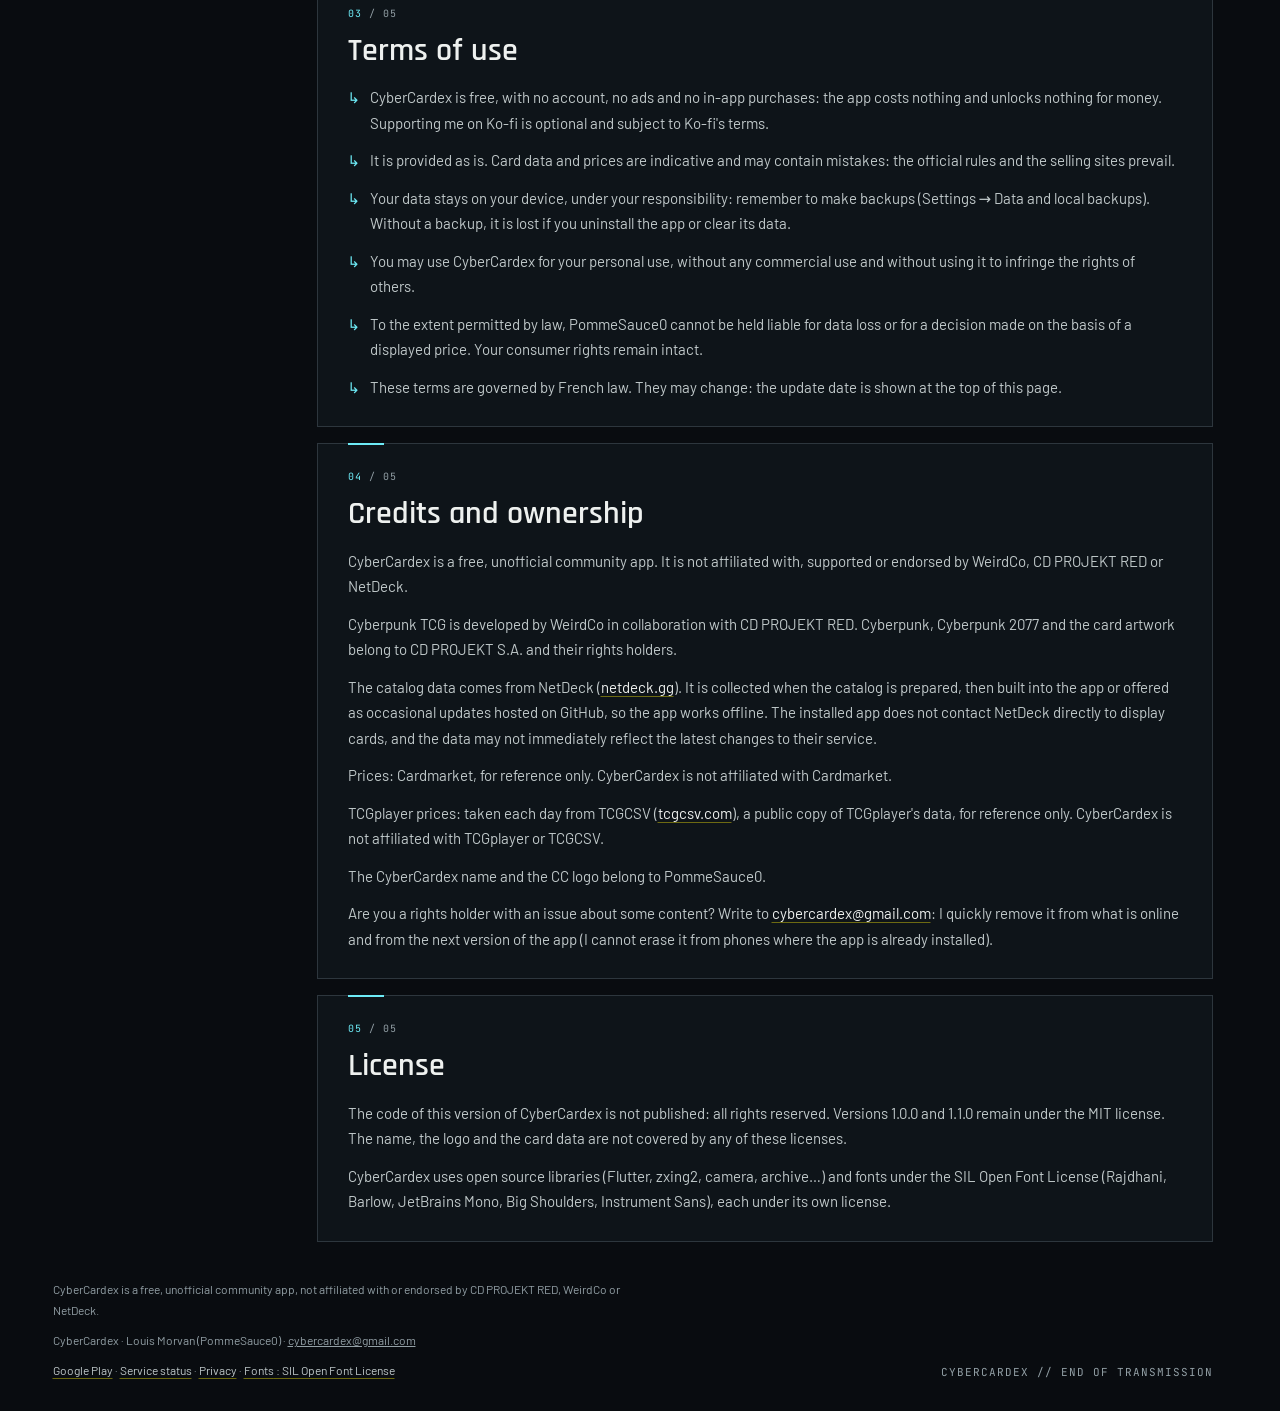
==== commit 32bb603e: "fix: harmonize page backgrounds navigation and footers" ====
--- a/confidentialite.html
+++ b/confidentialite.html
@@ -10,8 +10,7 @@
 <link rel="preload" href="commun/polices/Rajdhani-Bold.woff2" as="font" type="font/woff2" crossorigin>
 <!-- Couleurs, polices, fond animé, bandeau, navigation et pied de page communs au site. -->
 <link rel="stylesheet" href="commun/site.css">
-<style>/* Une langue à la fois (sans JavaScript, les deux restent lisibles). */
-html[data-lang="fr"] .lang-en, html[data-lang="en"] .lang-fr { display: none !important; }
+<style>
 h1.long { font-size: clamp(34px, 4.4vw, 56px); line-height: .98; letter-spacing: -1px; max-width: 16ch; }
 
 /* Sommaire collé à gauche, la section à l'écran en jaune ; feuilles comme les cartes de la page de statut. */
@@ -255,10 +254,11 @@
   </main>
   <footer>
     <div>
-      <p>CyberCardex · Louis Morvan (PommeSauce0) · <a href="mailto:cybercardex@gmail.com">cybercardex@gmail.com</a></p>
-      <p class="legal-links"><a href="https://play.google.com/store/apps/details?id=app.cybercardex" rel="noopener">Google Play</a> · <a href="statut.html"><span class="lang-fr">État des services</span><span class="lang-en">Service status</span></a> · <a href="commun/polices/LICENSES.txt"><span class="lang-fr">Polices</span><span class="lang-en">Fonts</span> : SIL Open Font License</a></p>
+      <p><span class="lang-fr">CyberCardex est une application communautaire gratuite et non officielle, ni affiliée ni approuvée par CD PROJEKT RED, WeirdCo ou NetDeck.</span><span class="lang-en">CyberCardex is a free, unofficial community app, not affiliated with or endorsed by CD PROJEKT RED, WeirdCo or NetDeck.</span></p>
+      <p class="footer-contact">CyberCardex · Louis Morvan (PommeSauce0) · <a href="mailto:cybercardex@gmail.com">cybercardex@gmail.com</a></p>
+      <p class="legal-links"><a href="https://play.google.com/store/apps/details?id=app.cybercardex" rel="noopener">Google Play</a> · <a href="statut.html"><span class="lang-fr">État des services</span><span class="lang-en">Service status</span></a> · <a href="./"><span class="lang-fr">Confidentialité</span><span class="lang-en">Privacy</span></a> · <a href="commun/polices/LICENSES.txt"><span class="lang-fr">Polices</span><span class="lang-en">Fonts</span> : SIL Open Font License</a></p>
     </div>
-    <span class="end-mark"><span class="lang-fr">CYBERCARDEX // FIN DE TRANSMISSION</span><span class="lang-en">CYBERCARDEX // END OF TRANSMISSION</span></span>
+    <div class="transmission"><span class="end-mark"><span class="lang-fr">CYBERCARDEX // FIN DE TRANSMISSION</span><span class="lang-en">CYBERCARDEX // END OF TRANSMISSION</span></span></div>
   </footer>
 </div>
 <script>
--- a/commun/site.css
+++ b/commun/site.css
@@ -19,21 +19,22 @@
   --mono: "JetBrains Mono", monospace;
 }
 * { box-sizing: border-box; }
-html { scroll-behavior: smooth; scroll-padding-top: 24px; }
+html { scroll-behavior: smooth; scroll-padding-top: 24px; scrollbar-gutter: stable; }
+/* Une langue visible sur toutes les pages, y compris dans le pied de page commun. */
+html[data-lang="fr"] .lang-en, html[data-lang="en"] .lang-fr { display: none !important; }
 
 /* Fond : halo cyan en haut à droite, grille fixe qui s'efface vers le bas, grille lumineuse qui dérive lentement. */
 body {
-  margin: 0; min-width: 280px; color: var(--text); background: var(--bg);
+  margin: 0; color: var(--text); background: var(--bg);
   font: 16px/1.55 var(--body); -webkit-font-smoothing: antialiased; isolation: isolate;
-  background-image:
-    radial-gradient(ellipse at 90% 4%, #16303566, transparent 45%),
-    linear-gradient(#ffffff03 1px, transparent 1px);
-  background-size: auto, 64px 64px;
 }
 body::before {
   content: ""; position: fixed; inset: 0; z-index: -1; pointer-events: none;
-  background-image: linear-gradient(#9cbdc707 1px, transparent 1px), linear-gradient(90deg, #9cbdc707 1px, transparent 1px);
-  background-size: 64px 64px;
+  /* Le halo et les grilles ont la taille de l'écran, même sur un long document. */
+  background-image: radial-gradient(ellipse at 90% 4%, #16303566, transparent 45%),
+    linear-gradient(#ffffff03 1px, transparent 1px),
+    linear-gradient(#9cbdc707 1px, transparent 1px), linear-gradient(90deg, #9cbdc707 1px, transparent 1px);
+  background-size: auto, 64px 64px, 64px 64px, 64px 64px;
   -webkit-mask-image: linear-gradient(#000, transparent 85%);
   mask-image: linear-gradient(#000, transparent 85%);
 }
@@ -69,8 +70,8 @@
 
 /* Bandeau du haut : marque, navigation entre les pages, langue. Un trait cyan balaie le filet du bas. */
 .top {
-  position: relative; flex-shrink: 0; display: flex; align-items: center; justify-content: space-between; gap: 24px;
-  padding: 25px 0; border-bottom: 1px solid var(--line);
+  position: relative; flex-shrink: 0; display: grid; grid-template-columns: 220px minmax(0, 1fr) auto;
+  align-items: center; gap: 24px; min-height: 95px; padding: 25px 0; border-bottom: 1px solid var(--line);
 }
 .top::after {
   content: ""; position: absolute; bottom: -1px; left: 0; width: 100%; height: 1px; pointer-events: none;
@@ -79,14 +80,15 @@
 }
 @keyframes signal-sweep { from { background-position: -140px 0; } to { background-position: calc(100% + 140px) 0; } }
 .identity { display: flex; gap: 13px; align-items: center; min-width: 0; color: inherit; text-decoration: none; }
+.identity > div { min-width: 0; }
 .brand-mark { display: block; width: 35px; height: 35px; flex: none; border-radius: 22%; object-fit: contain; }
-.brand-name { font: 700 21px/1 var(--display); letter-spacing: 1.1px; }
+.brand-name { font: 700 21px/1 var(--display); letter-spacing: 1.1px; white-space: nowrap; }
 .brand-name span { color: var(--yellow); }
-.brand-label { margin-top: 6px; font: 400 10px/1.3 var(--mono); letter-spacing: 1.9px; color: var(--muted); text-transform: uppercase; }
+.brand-label { margin-top: 6px; font: 400 10px/1.3 var(--mono); letter-spacing: 1.9px; color: var(--muted); text-transform: uppercase; white-space: nowrap; overflow: hidden; text-overflow: ellipsis; }
 .top-meta { display: flex; align-items: center; gap: 20px; }
 
 /* Navigation : onglets à coin coupé, la page ouverte en jaune. */
-.site-nav { display: flex; gap: 6px; margin-right: auto; margin-left: 28px; }
+.site-nav { display: flex; gap: 6px; margin: 0; }
 .site-nav a {
   --cut: 8px; position: relative; display: inline-flex; align-items: center; gap: 8px; padding: 9px 14px 9px 12px;
   color: var(--muted); text-decoration: none; font: 500 10px var(--mono); letter-spacing: 1.5px; text-transform: uppercase;
@@ -119,7 +121,7 @@
 .hero-copy::before { content: ""; position: absolute; top: 0; left: -1px; width: 2px; height: 24px; background: var(--cyan); }
 .hero-copy p { margin: 0; max-width: 34ch; color: var(--soft); font-size: 17px; line-height: 1.65; }
 .hero-copy strong { font-weight: 500; color: var(--text); }
-.hero-copy .local { display: inline-flex; align-items: center; gap: 8px; margin-top: 18px; color: var(--muted); font: 400 10px/1.7 var(--mono); }
+.hero-copy .local { display: inline-flex; align-items: center; gap: 8px; margin-top: 18px; color: var(--muted); font: 400 11px/1.7 var(--mono); }
 .local svg { width: 14px; height: 14px; flex: none; color: var(--cyan); }
 
 .section-heading { display: flex; justify-content: space-between; align-items: center; gap: 16px; padding: 37px 0 15px; }
@@ -127,23 +129,27 @@
 .section-heading h2 span { color: var(--yellow); margin-right: 13px; }
 .section-heading .section-meta { font: 400 10px var(--mono); letter-spacing: 1.2px; color: var(--muted); text-transform: uppercase; }
 
-footer { flex-shrink: 0; display: grid; grid-template-columns: 1fr auto; gap: 28px; align-items: end; margin-top: auto; padding: 29px 0 30px; }
-footer p { margin: 0; max-width: 86ch; color: var(--muted); font-size: 11px; line-height: 1.8; }
+footer { flex-shrink: 0; display: grid; grid-template-columns: minmax(0, 1fr) auto; gap: 28px; align-items: end; margin-top: auto; padding: 29px 0 30px; }
+footer p { margin: 0; max-width: 86ch; color: var(--muted); font-size: 12px; line-height: 1.8; overflow-wrap: anywhere; }
+.footer-contact { margin-top: 8px; }
 .legal-links { margin-top: 8px !important; }
 .legal-links a { color: var(--soft); text-decoration: underline; text-decoration-color: #fcee0a66; text-underline-offset: 3px; }
 .legal-links a:hover { color: var(--yellow); }
-footer .end-mark { color: #77888e; font: 400 10px var(--mono); letter-spacing: 2px; white-space: nowrap; }
+footer .transmission { justify-self: end; max-width: 100%; }
+footer .end-mark { display: block; margin: 0; padding: 0; border: 0; background: none; color: var(--muted); font: 400 11px/1.6 var(--mono); letter-spacing: 1px; overflow-wrap: anywhere; text-align: left; }
+footer button.end-mark { cursor: pointer; }
+footer button.end-mark:hover { color: var(--cyan); }
 
 @media (min-width: 1500px) { .hero { padding-top: 66px; padding-bottom: 44px; } }
-@media (max-width: 1060px) { .site-nav { margin-left: 16px; } .site-nav a { padding: 9px 11px 9px 10px; letter-spacing: 1px; } }
+@media (max-width: 1060px) { .site-nav a { padding: 9px 11px 9px 10px; letter-spacing: 1px; } }
 @media (max-width: 930px) {
   .page { width: calc(100% - 48px); }
   .hero { grid-template-columns: 1.15fr 1fr; gap: 28px; padding-top: 40px; }
   h1 { font-size: clamp(44px, 7.4vw, 66px); letter-spacing: -2px; }
   .hero-copy p { font-size: 15px; }
   /* La navigation passe sur sa propre ligne, sous la marque. */
-  .top { flex-wrap: wrap; row-gap: 16px; }
-  .site-nav { order: 3; width: 100%; margin: 0; }
+  .top { grid-template-columns: minmax(0, 1fr) auto; row-gap: 16px; min-height: 0; }
+  .site-nav { grid-column: 1 / -1; grid-row: 2; width: 100%; }
   .site-nav a { flex: 1; justify-content: center; }
 }
 @media (max-width: 650px) {
@@ -162,6 +168,14 @@
   .section-heading h2 { font-size: 10px; letter-spacing: 1.1px; }
   .section-heading .section-meta { font-size: 10px; letter-spacing: .6px; }
   footer { grid-template-columns: 1fr; gap: 18px; padding-top: 24px; }
+  footer .transmission { justify-self: start; }
+}
+@media (max-width: 360px) {
+  .top { column-gap: 8px; }
+  .brand-name { font-size: 16px; }
+  .brand-mark { width: 26px; height: 26px; }
+  .identity { gap: 7px; }
+  .site-nav a { gap: 5px; padding-right: 8px; padding-left: 8px; letter-spacing: .5px; }
 }
 
 /* Mouvement réduit demandé par le téléphone : tout est immobile. */
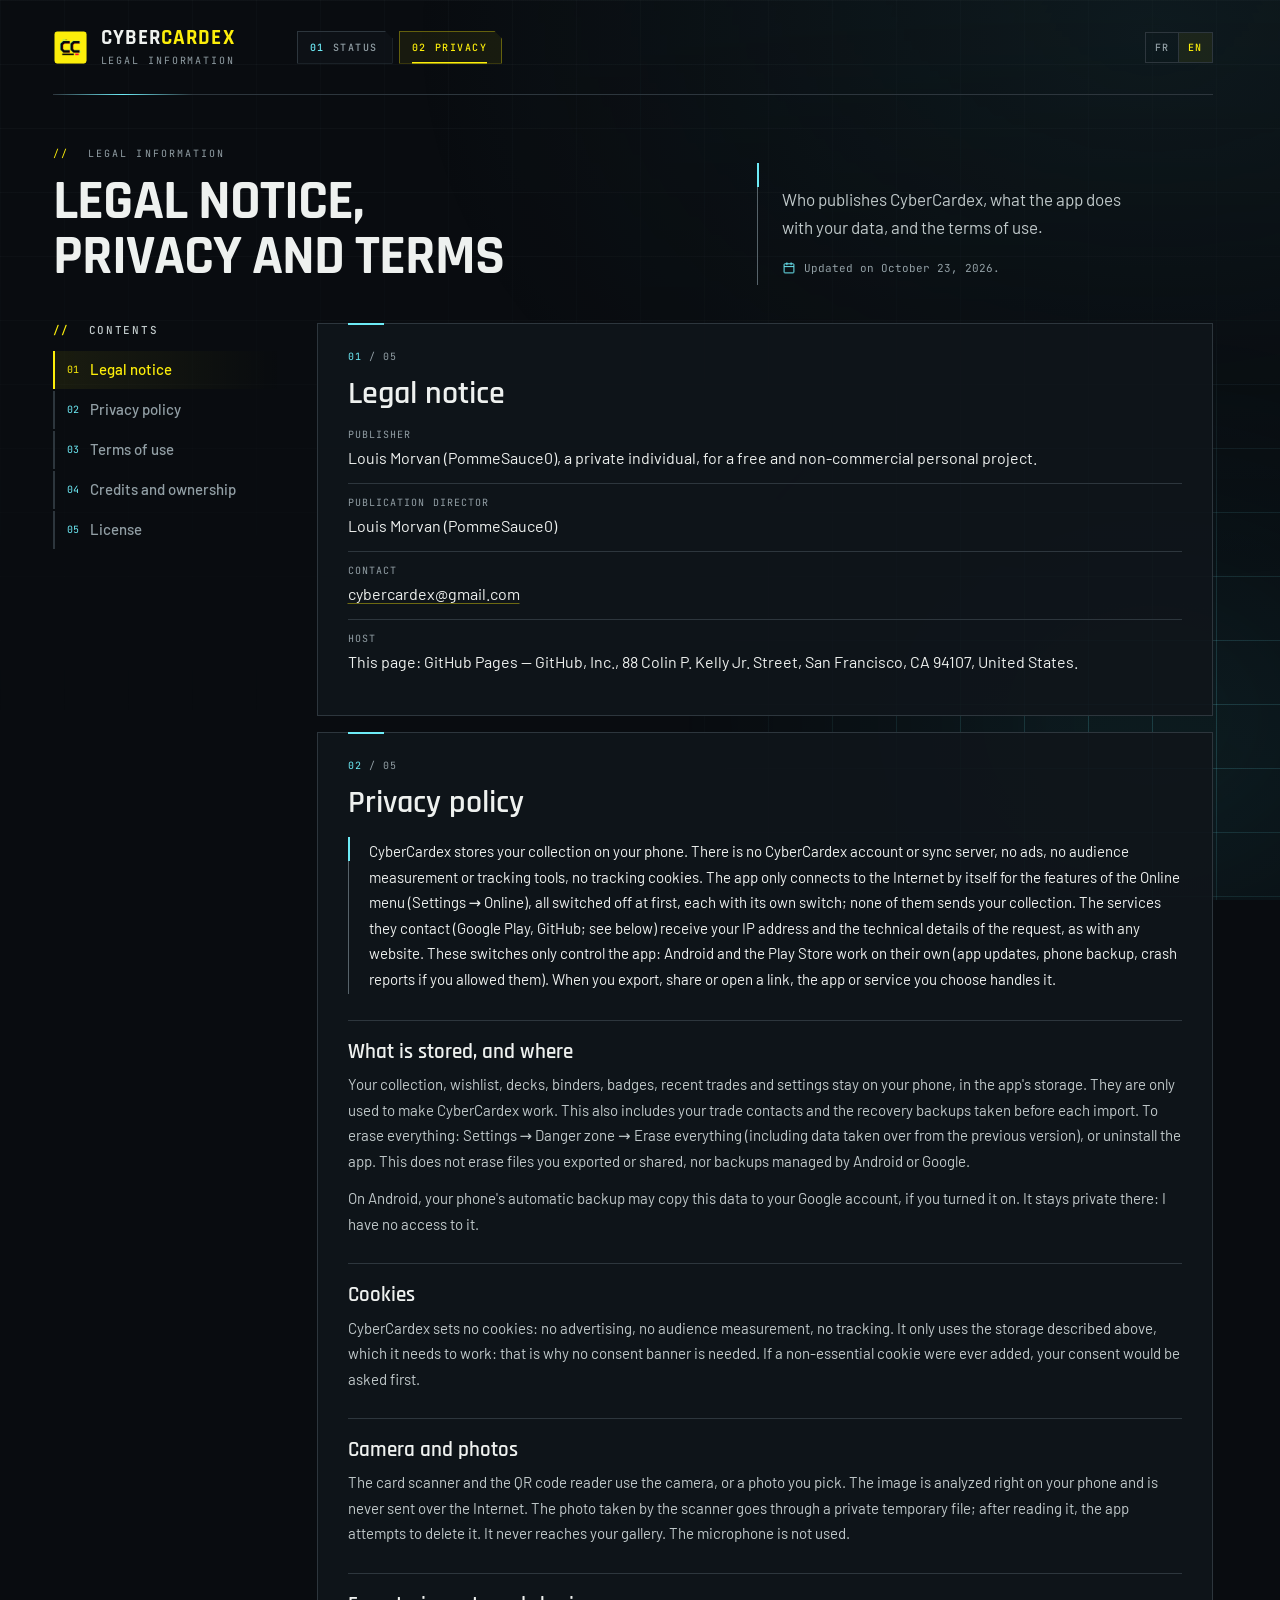
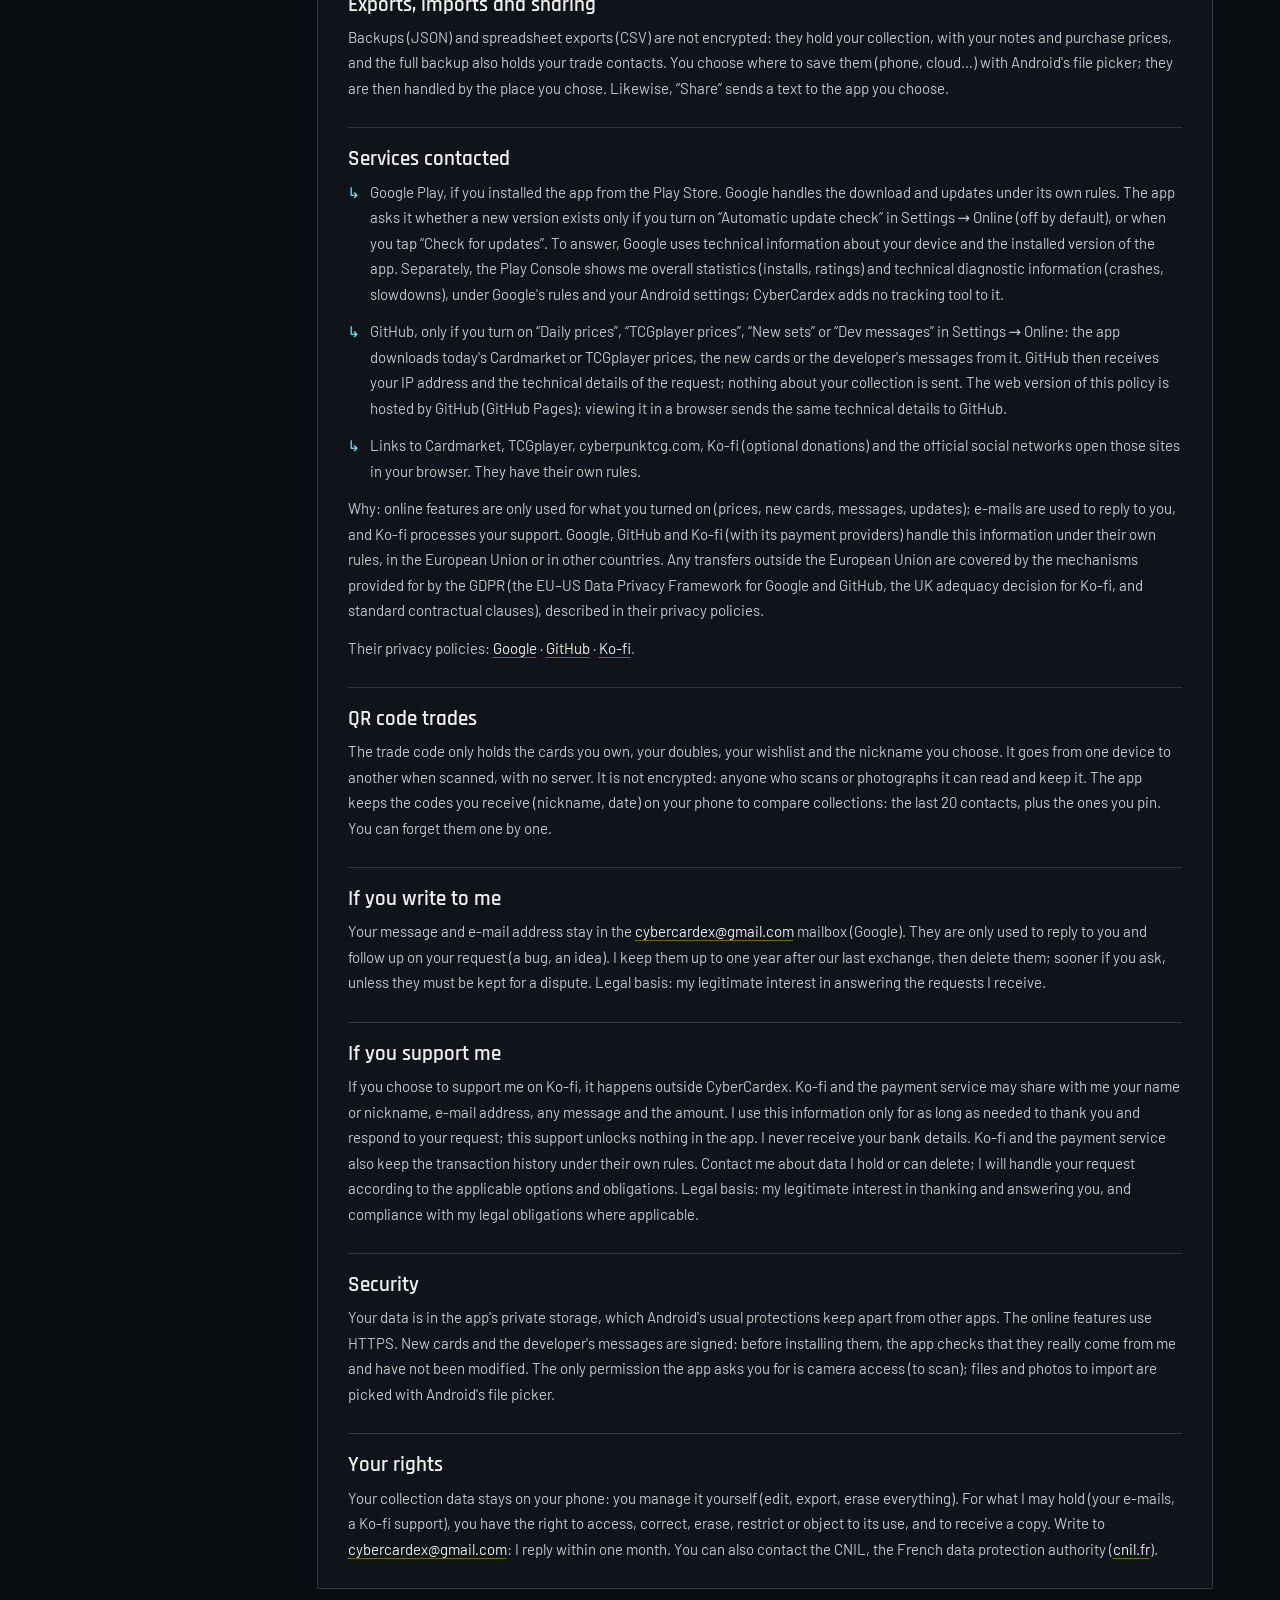
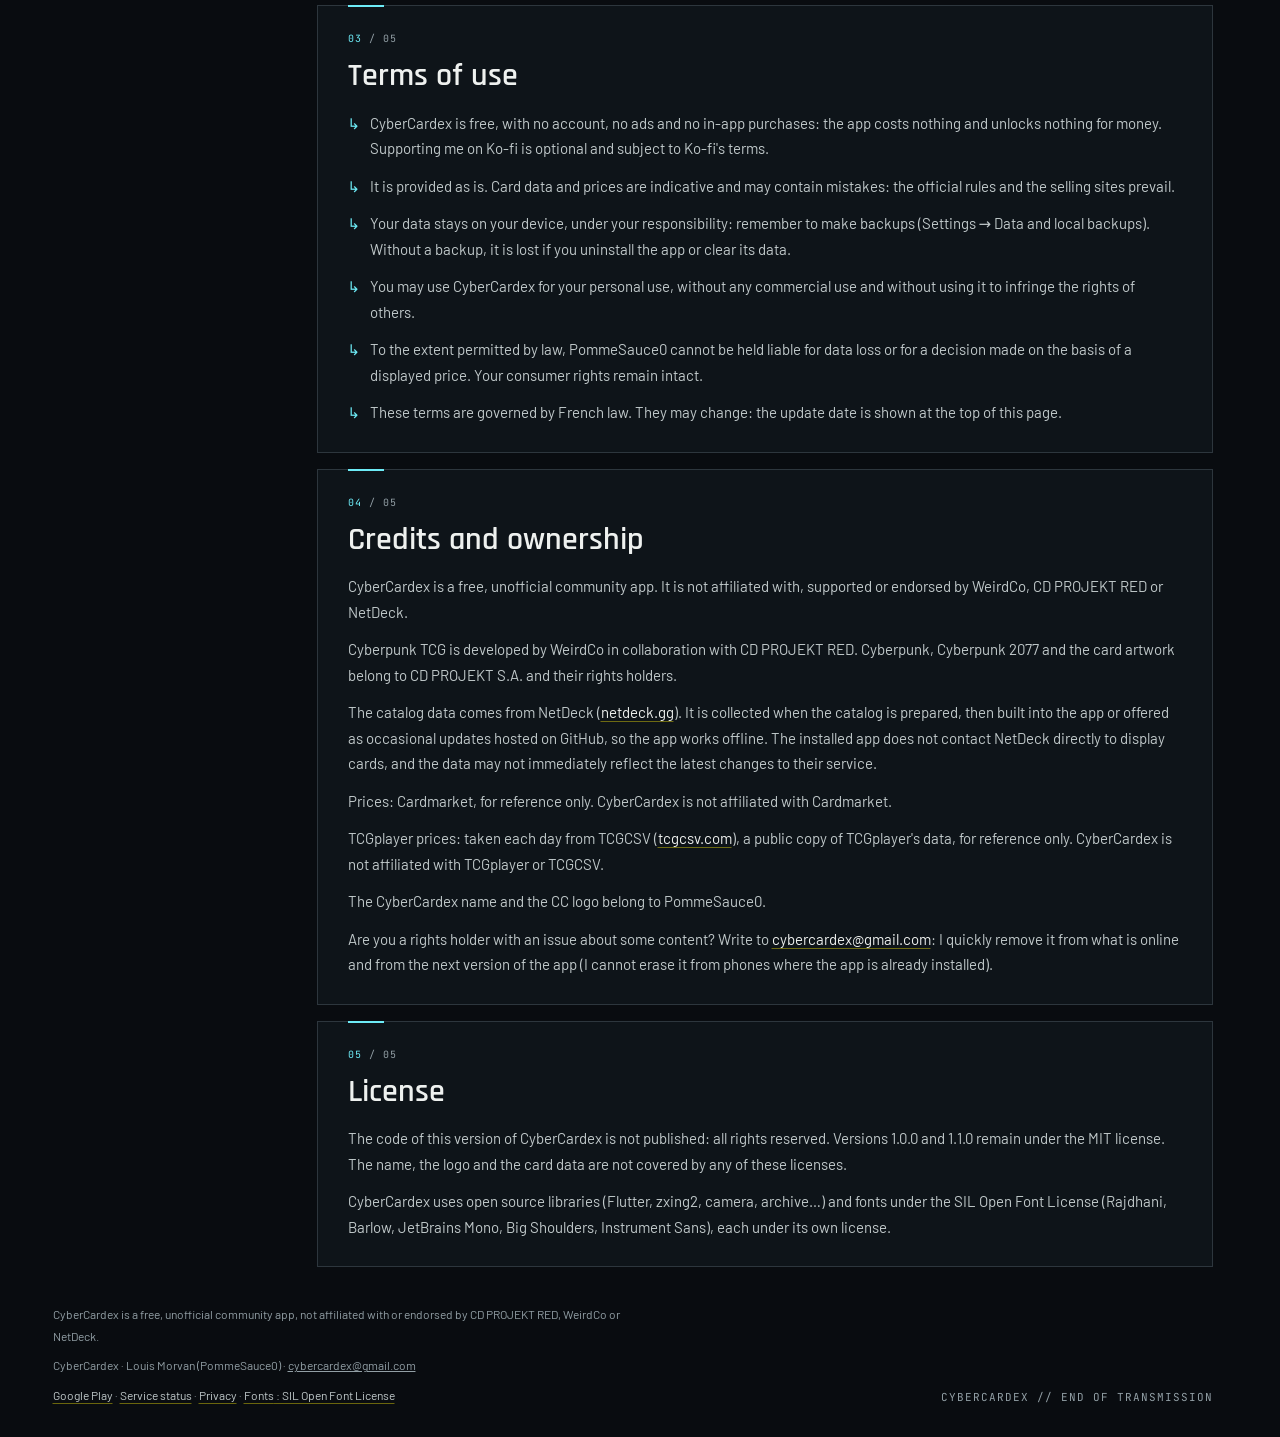
==== commit c5ac17ed: "Confidentialité : Ko-fi nommé dans les transferts, garantie de chaque service (cadre UE–États-Unis p" ====
--- a/confidentialite.html
+++ b/confidentialite.html
@@ -89,8 +89,8 @@
       <div><div class="brand-name">CYBER<span>CARDEX</span></div><div class="brand-label"><span class="lang-fr">Informations légales</span><span class="lang-en">Legal information</span></div></div>
     </a>
     <nav class="site-nav" aria-label="Pages">
-      <a href="statut.html"><span>01</span> <b class="lang-fr">Statut</b><b class="lang-en">Status</b></a>
-      <a href="./" aria-current="page"><span>02</span> <b class="lang-fr">Confidentialité</b><b class="lang-en">Privacy</b></a>
+      <a href="./"><span>01</span> <b class="lang-fr">Statut</b><b class="lang-en">Status</b></a>
+      <a href="confidentialite.html" aria-current="page"><span>02</span> <b class="lang-fr">Confidentialité</b><b class="lang-en">Privacy</b></a>
     </nav>
     <div class="top-meta">
       <div class="lang" role="group" aria-label="Langue / Language"><button type="button" data-lang="fr">FR</button><button type="button" data-lang="en">EN</button></div>
@@ -101,7 +101,7 @@
 <section class="hero">
 <div><p class="eyebrow"><span>//</span> Informations légales</p><h1 class="long">Mentions légales, confidentialité et conditions</h1></div>
 <div class="hero-copy"><p>Qui édite CyberCardex, ce que l’app fait de tes données et les règles d’utilisation.</p>
-<span class="local"><svg viewBox="0 0 20 20" fill="none" stroke="currentColor" stroke-width="1.4" aria-hidden="true"><rect x="3" y="4" width="14" height="13" rx="1"/><path d="M3 8h14M7 2v4M13 2v4"/></svg>Mise à jour le 22 octobre 2026.</span></div>
+<span class="local"><svg viewBox="0 0 20 20" fill="none" stroke="currentColor" stroke-width="1.4" aria-hidden="true"><rect x="3" y="4" width="14" height="13" rx="1"/><path d="M3 8h14M7 2v4M13 2v4"/></svg>Mise à jour le 23 octobre 2026.</span></div>
 </section>
 <div class="doc">
 <nav class="toc" aria-label="Sommaire"><p class="toc-title"><span>//</span> Sommaire</p>
@@ -137,7 +137,7 @@
 <p>Les sauvegardes (JSON) et les exports tableur (CSV) ne sont pas chiffrés : ils contiennent ta collection, avec tes notes et tes prix d'achat, et la sauvegarde complète contient aussi tes contacts d'échange. Tu choisis où les enregistrer (téléphone, cloud…) avec le sélecteur de fichiers d'Android ; ils restent alors sous la responsabilité de l'endroit choisi. De même, « Partager » envoie un texte à l'application que tu choisis.</p>
 <h3>Les services contactés</h3>
 <ul><li>Google Play, si tu as installé l'app depuis le Play Store. Google traite le téléchargement et les mises à jour selon ses propres règles. L'app lui demande s'il existe une nouvelle version seulement si tu allumes « Recherche automatique de mises à jour » dans Réglages → En ligne (coupée par défaut), ou si tu appuies sur « Rechercher une mise à jour ». Pour répondre, Google utilise des informations techniques sur ton appareil et sur la version installée de l'app. De son côté, la Play Console me montre des statistiques globales (nombre d'installations, notes) et des informations techniques de diagnostic (plantages, lenteurs), selon les règles de Google et tes réglages Android ; CyberCardex n'y ajoute aucun outil de suivi.</li><li>GitHub, seulement si tu allumes « Prix du jour », « Prix TCGplayer », « Nouvelles séries » ou « Messages du dev » dans Réglages → En ligne : l'app y télécharge les prix Cardmarket ou TCGplayer du jour, les nouvelles cartes ou les messages du développeur. GitHub reçoit alors ton adresse IP et les informations techniques de la demande ; rien sur ta collection n'est envoyé. La version web de cette politique est hébergée par GitHub (GitHub Pages) : la consulter dans un navigateur transmet les mêmes informations techniques à GitHub.</li><li>Les liens vers Cardmarket, TCGplayer, cyberpunktcg.com, Ko-fi (dons facultatifs) et les réseaux officiels ouvrent ces sites dans ton navigateur. Ils ont leurs propres règles.</li></ul>
-<p>Pourquoi : les fonctions en ligne servent uniquement à ce que tu as allumé (prix, nouvelles cartes, messages, mises à jour) ; les e-mails servent à te répondre, et Ko-fi traite tes soutiens. Google et GitHub traitent ces informations selon leurs propres règles, dans l'Union européenne ou dans d'autres pays. Les éventuels transferts hors de l'Union européenne sont encadrés par les mécanismes prévus par le RGPD (comme le cadre de protection des données UE–États-Unis et les clauses contractuelles types), décrits dans leurs politiques de confidentialité.</p>
+<p>Pourquoi : les fonctions en ligne servent uniquement à ce que tu as allumé (prix, nouvelles cartes, messages, mises à jour) ; les e-mails servent à te répondre, et Ko-fi traite tes soutiens. Google, GitHub et Ko-fi (avec ses prestataires de paiement) traitent ces informations selon leurs propres règles, dans l'Union européenne ou dans d'autres pays. Les éventuels transferts hors de l'Union européenne sont encadrés par les mécanismes prévus par le RGPD (le cadre de protection des données UE–États-Unis pour Google et GitHub, la décision d'adéquation du Royaume-Uni pour Ko-fi, et les clauses contractuelles types), décrits dans leurs politiques de confidentialité.</p>
 <p>Leurs politiques de confidentialité : <a href="https://policies.google.com/privacy">Google</a> · <a href="https://docs.github.com/site-policy/privacy-policies/github-general-privacy-statement">GitHub</a> · <a href="https://more.ko-fi.com/privacy">Ko-fi</a>.</p>
 <h3>Les échanges par QR code</h3>
 <p>Le code d'échange contient seulement tes cartes possédées, tes doubles, ta wishlist et le pseudo que tu choisis. Il passe d'un appareil à l'autre quand on le scanne, sans aucun serveur. Il n'est pas chiffré : toute personne qui le scanne ou le photographie peut le lire et le garder. L'app garde sur ton téléphone les codes reçus (pseudo, date) pour comparer vos collections : les 20 derniers contacts, plus ceux que tu épingles. Tu peux les oublier un par un.</p>
@@ -178,7 +178,7 @@
 <section class="hero">
 <div><p class="eyebrow"><span>//</span> Legal information</p><h1 class="long">Legal notice, privacy and terms</h1></div>
 <div class="hero-copy"><p>Who publishes CyberCardex, what the app does with your data, and the terms of use.</p>
-<span class="local"><svg viewBox="0 0 20 20" fill="none" stroke="currentColor" stroke-width="1.4" aria-hidden="true"><rect x="3" y="4" width="14" height="13" rx="1"/><path d="M3 8h14M7 2v4M13 2v4"/></svg>Updated on October 22, 2026.</span></div>
+<span class="local"><svg viewBox="0 0 20 20" fill="none" stroke="currentColor" stroke-width="1.4" aria-hidden="true"><rect x="3" y="4" width="14" height="13" rx="1"/><path d="M3 8h14M7 2v4M13 2v4"/></svg>Updated on October 23, 2026.</span></div>
 </section>
 <div class="doc">
 <nav class="toc" aria-label="Contents"><p class="toc-title"><span>//</span> Contents</p>
@@ -214,7 +214,7 @@
 <p>Backups (JSON) and spreadsheet exports (CSV) are not encrypted: they hold your collection, with your notes and purchase prices, and the full backup also holds your trade contacts. You choose where to save them (phone, cloud…) with Android's file picker; they are then handled by the place you chose. Likewise, “Share” sends a text to the app you choose.</p>
 <h3>Services contacted</h3>
 <ul><li>Google Play, if you installed the app from the Play Store. Google handles the download and updates under its own rules. The app asks it whether a new version exists only if you turn on “Automatic update check” in Settings → Online (off by default), or when you tap “Check for updates”. To answer, Google uses technical information about your device and the installed version of the app. Separately, the Play Console shows me overall statistics (installs, ratings) and technical diagnostic information (crashes, slowdowns), under Google's rules and your Android settings; CyberCardex adds no tracking tool to it.</li><li>GitHub, only if you turn on “Daily prices”, “TCGplayer prices”, “New sets” or “Dev messages” in Settings → Online: the app downloads today's Cardmarket or TCGplayer prices, the new cards or the developer's messages from it. GitHub then receives your IP address and the technical details of the request; nothing about your collection is sent. The web version of this policy is hosted by GitHub (GitHub Pages): viewing it in a browser sends the same technical details to GitHub.</li><li>Links to Cardmarket, TCGplayer, cyberpunktcg.com, Ko-fi (optional donations) and the official social networks open those sites in your browser. They have their own rules.</li></ul>
-<p>Why: online features are only used for what you turned on (prices, new cards, messages, updates); e-mails are used to reply to you, and Ko-fi processes your support. Google and GitHub handle this information under their own rules, in the European Union or in other countries. Any transfers outside the European Union are covered by the mechanisms provided for by the GDPR (such as the EU–US Data Privacy Framework and standard contractual clauses), described in their privacy policies.</p>
+<p>Why: online features are only used for what you turned on (prices, new cards, messages, updates); e-mails are used to reply to you, and Ko-fi processes your support. Google, GitHub and Ko-fi (with its payment providers) handle this information under their own rules, in the European Union or in other countries. Any transfers outside the European Union are covered by the mechanisms provided for by the GDPR (the EU–US Data Privacy Framework for Google and GitHub, the UK adequacy decision for Ko-fi, and standard contractual clauses), described in their privacy policies.</p>
 <p>Their privacy policies: <a href="https://policies.google.com/privacy">Google</a> · <a href="https://docs.github.com/site-policy/privacy-policies/github-general-privacy-statement">GitHub</a> · <a href="https://more.ko-fi.com/privacy">Ko-fi</a>.</p>
 <h3>QR code trades</h3>
 <p>The trade code only holds the cards you own, your doubles, your wishlist and the nickname you choose. It goes from one device to another when scanned, with no server. It is not encrypted: anyone who scans or photographs it can read and keep it. The app keeps the codes you receive (nickname, date) on your phone to compare collections: the last 20 contacts, plus the ones you pin. You can forget them one by one.</p>
@@ -256,7 +256,7 @@
     <div>
       <p><span class="lang-fr">CyberCardex est une application communautaire gratuite et non officielle, ni affiliée ni approuvée par CD PROJEKT RED, WeirdCo ou NetDeck.</span><span class="lang-en">CyberCardex is a free, unofficial community app, not affiliated with or endorsed by CD PROJEKT RED, WeirdCo or NetDeck.</span></p>
       <p class="footer-contact">CyberCardex · Louis Morvan (PommeSauce0) · <a href="mailto:cybercardex@gmail.com">cybercardex@gmail.com</a></p>
-      <p class="legal-links"><a href="https://play.google.com/store/apps/details?id=app.cybercardex" rel="noopener">Google Play</a> · <a href="statut.html"><span class="lang-fr">État des services</span><span class="lang-en">Service status</span></a> · <a href="./"><span class="lang-fr">Confidentialité</span><span class="lang-en">Privacy</span></a> · <a href="commun/polices/LICENSES.txt"><span class="lang-fr">Polices</span><span class="lang-en">Fonts</span> : SIL Open Font License</a></p>
+      <p class="legal-links"><a href="https://play.google.com/store/apps/details?id=app.cybercardex" rel="noopener">Google Play</a> · <a href="./"><span class="lang-fr">État des services</span><span class="lang-en">Service status</span></a> · <a href="confidentialite.html"><span class="lang-fr">Confidentialité</span><span class="lang-en">Privacy</span></a> · <a href="commun/polices/LICENSES.txt"><span class="lang-fr">Polices</span><span class="lang-en">Fonts</span> : SIL Open Font License</a></p>
     </div>
     <div class="transmission"><span class="end-mark"><span class="lang-fr">CYBERCARDEX // FIN DE TRANSMISSION</span><span class="lang-en">CYBERCARDEX // END OF TRANSMISSION</span></span></div>
   </footer>
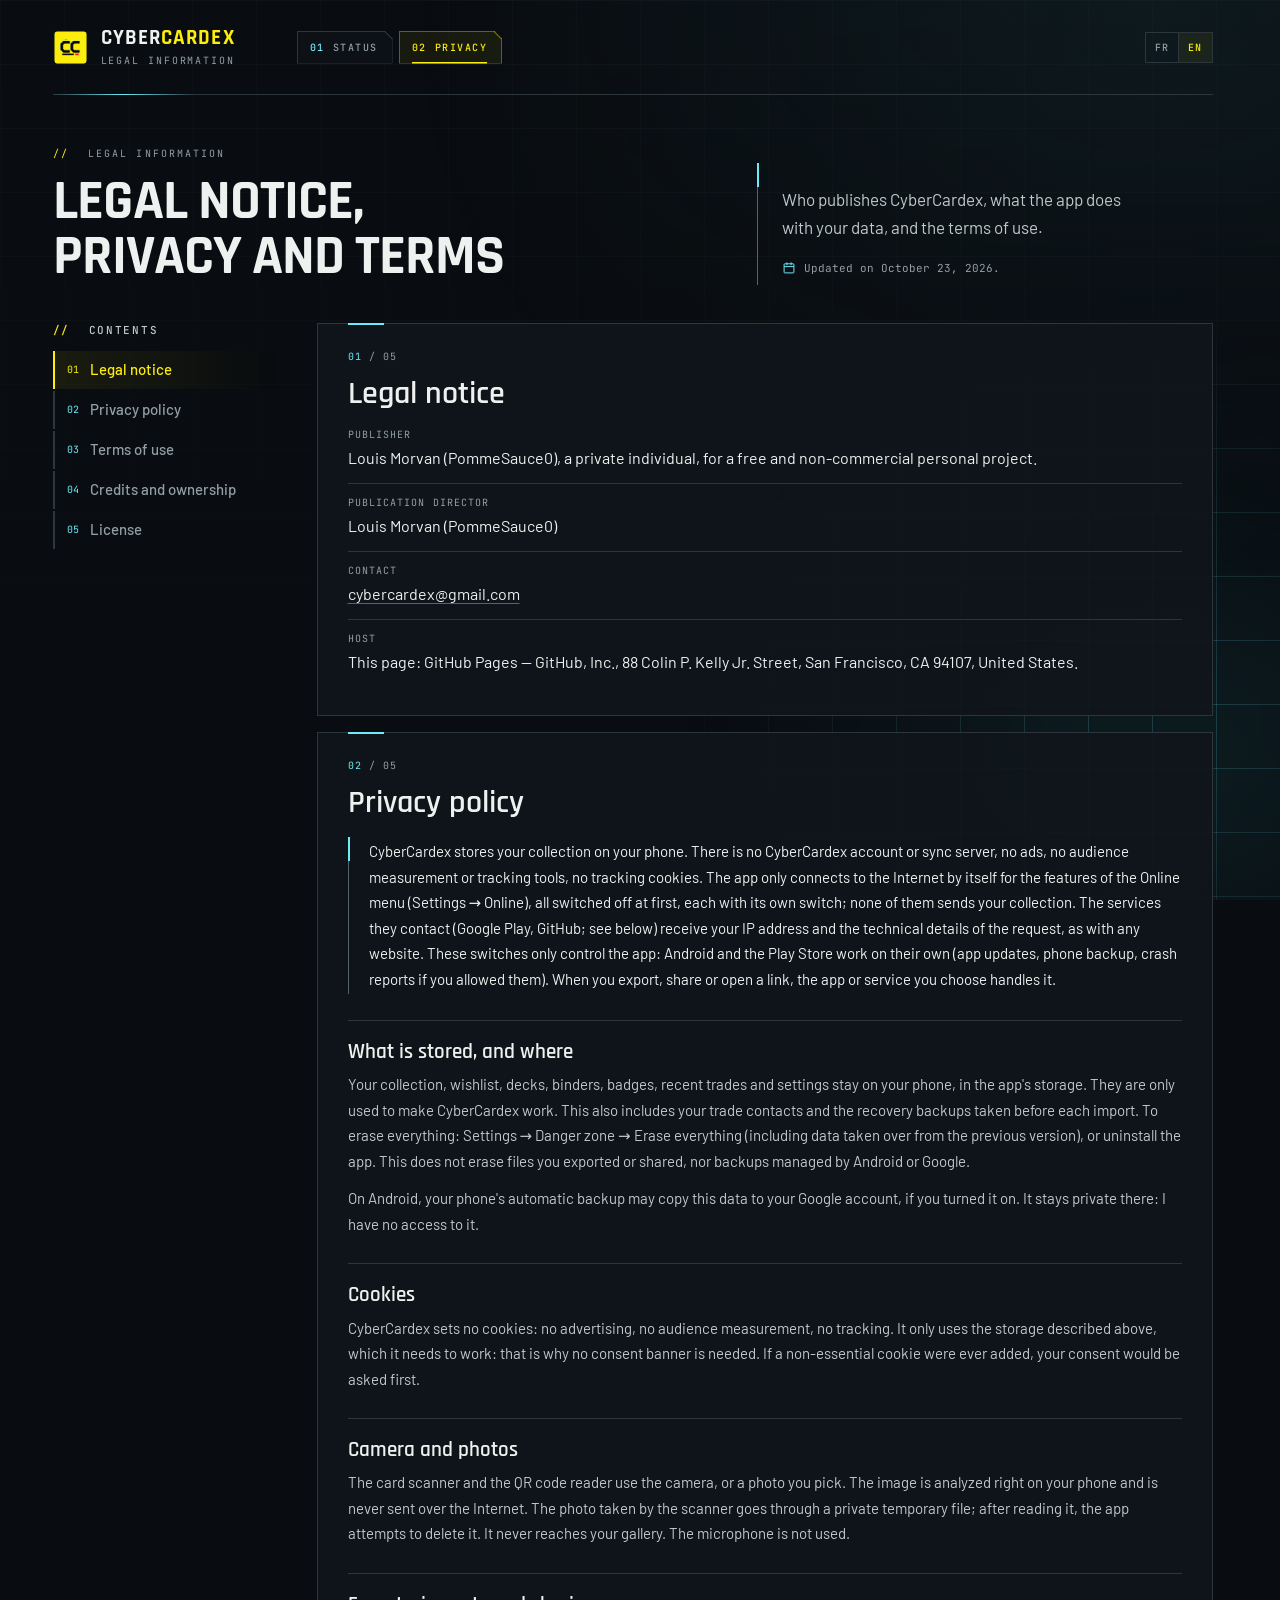
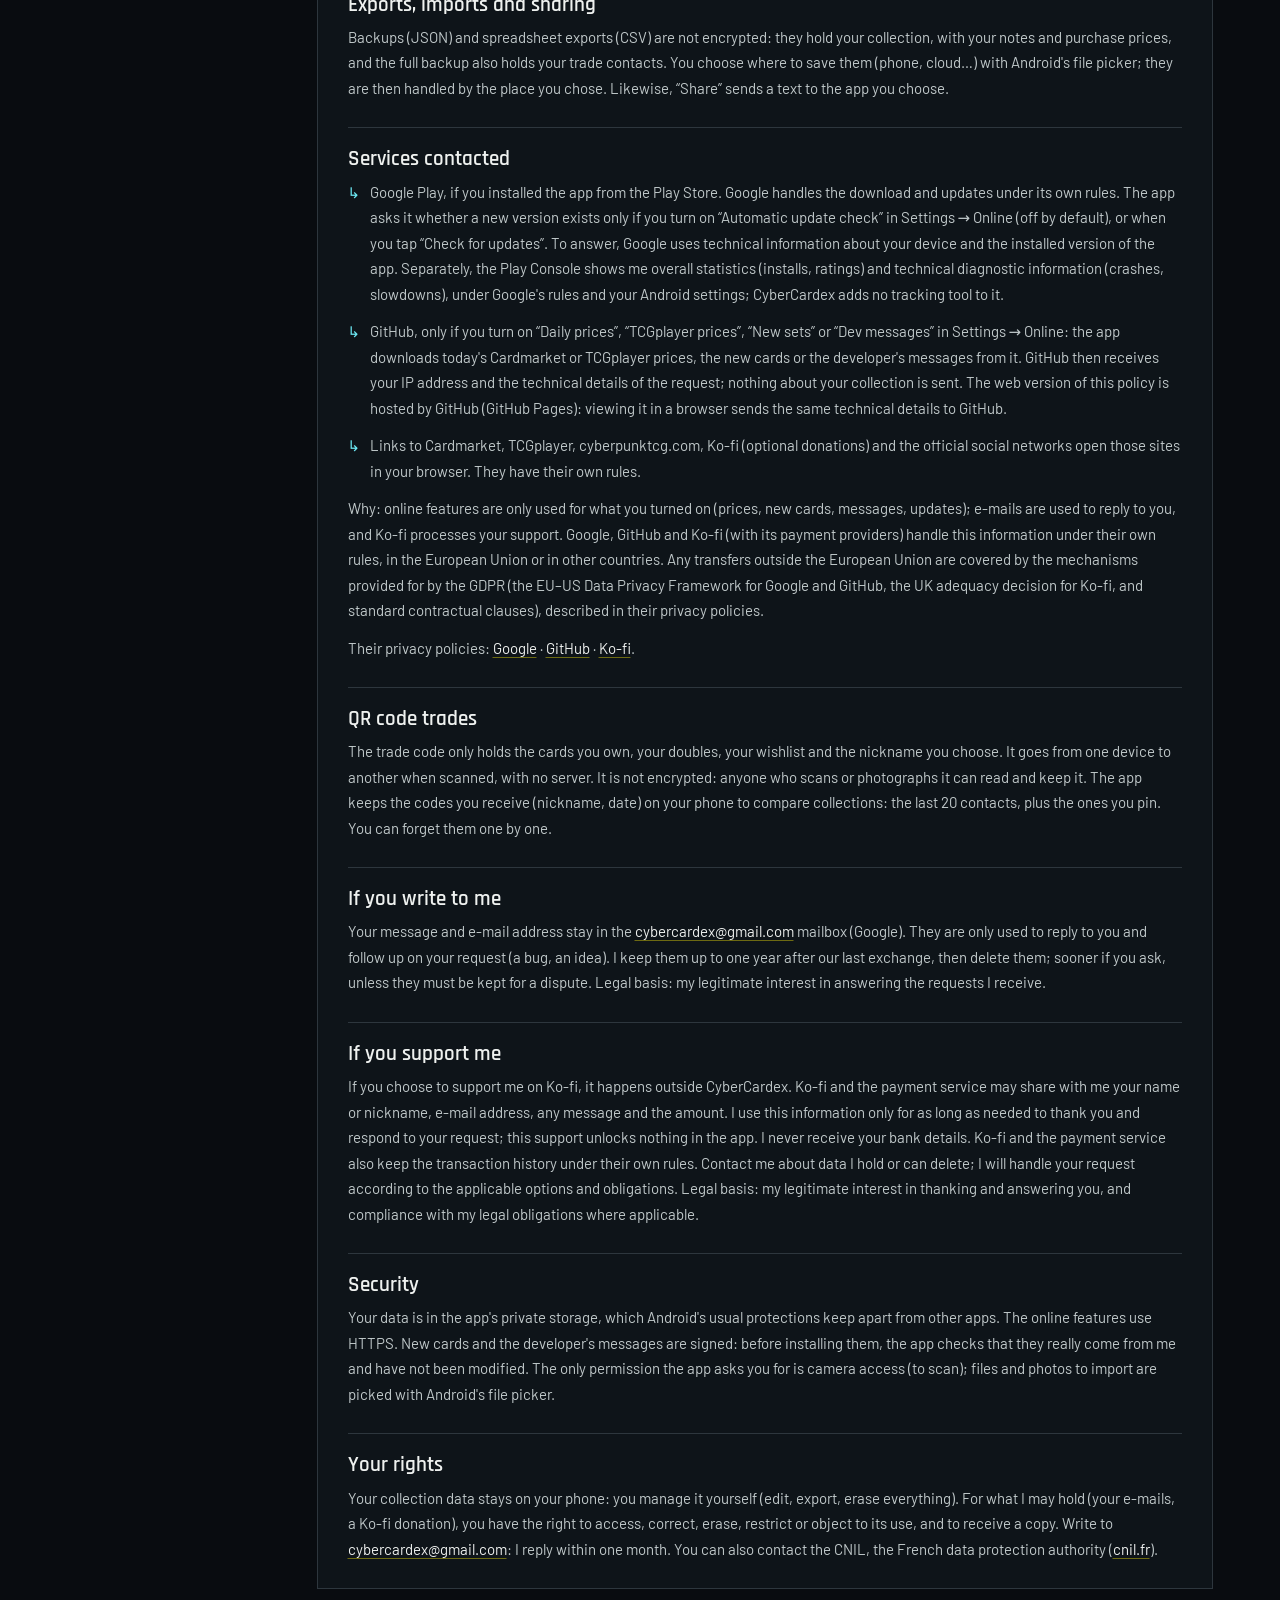
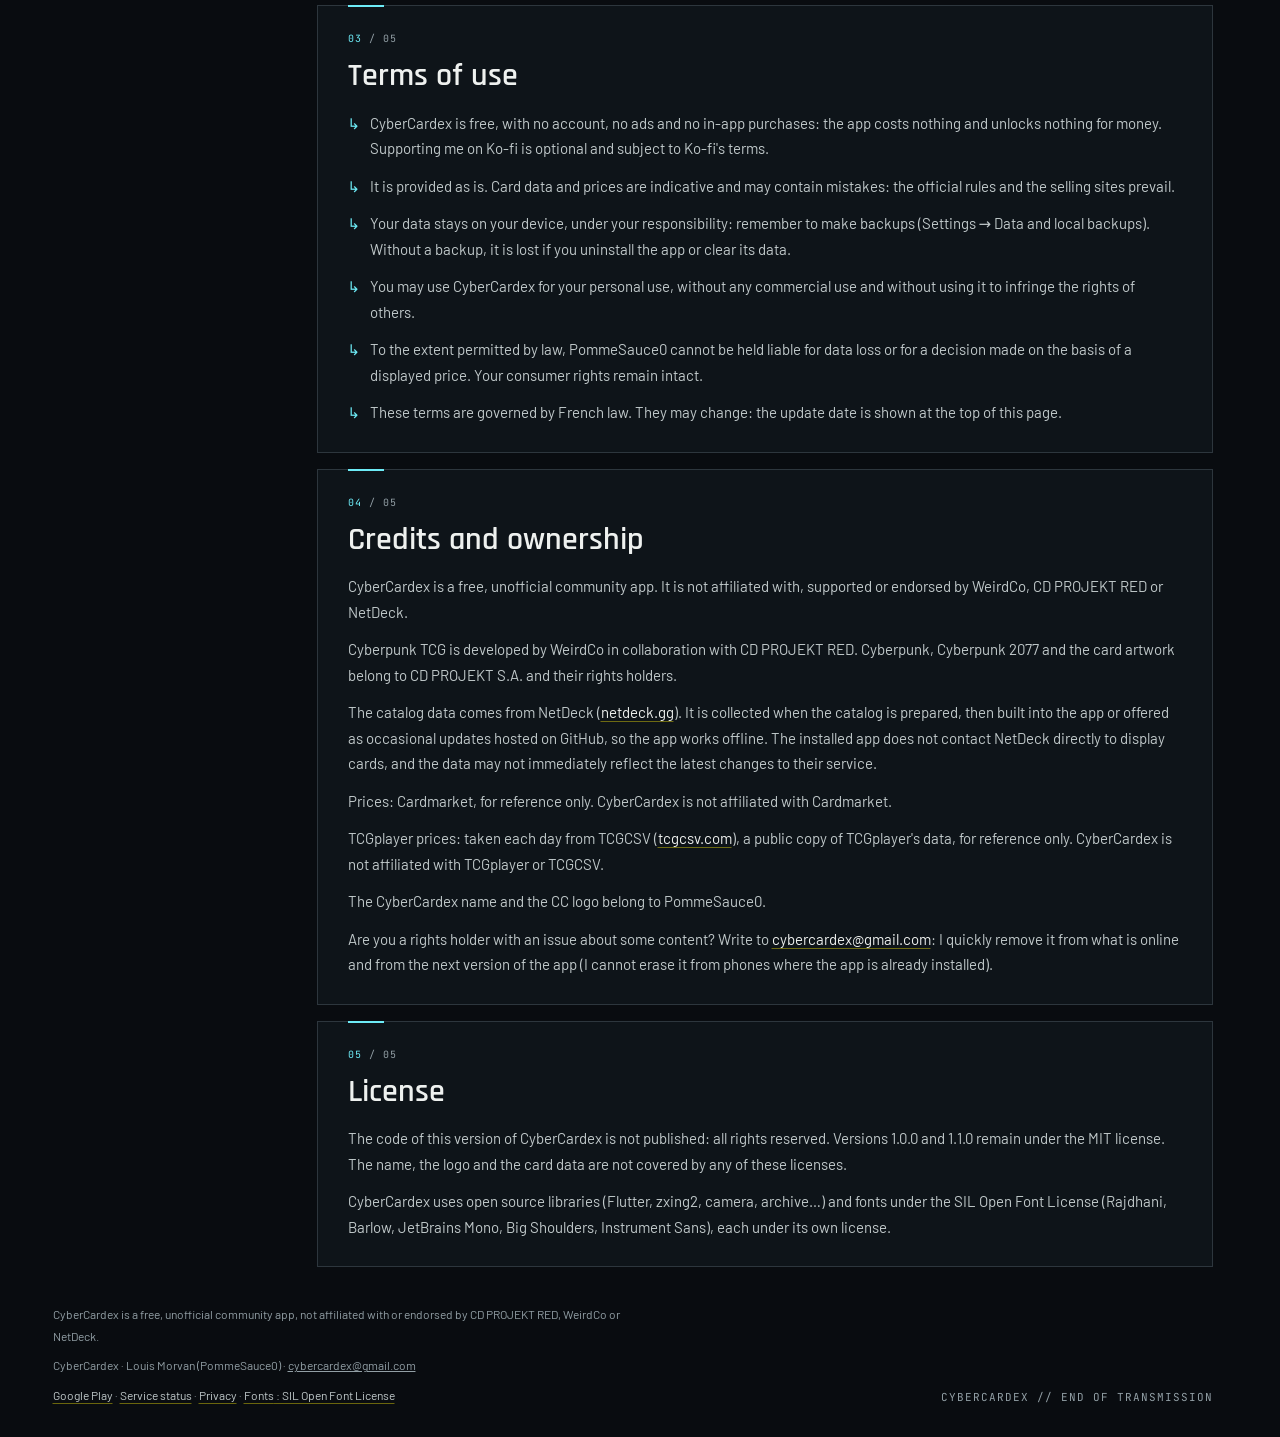
==== commit c8fa7a48: "Confidentialité régénérée depuis les textes de l'app 3.0 : « a Ko-fi donation » au lieu de « a Ko-fi" ====
--- a/confidentialite.html
+++ b/confidentialite.html
@@ -225,7 +225,7 @@
 <h3>Security</h3>
 <p>Your data is in the app's private storage, which Android's usual protections keep apart from other apps. The online features use HTTPS. New cards and the developer's messages are signed: before installing them, the app checks that they really come from me and have not been modified. The only permission the app asks you for is camera access (to scan); files and photos to import are picked with Android's file picker.</p>
 <h3>Your rights</h3>
-<p>Your collection data stays on your phone: you manage it yourself (edit, export, erase everything). For what I may hold (your e-mails, a Ko-fi support), you have the right to access, correct, erase, restrict or object to its use, and to receive a copy. Write to <a href="mailto:cybercardex@gmail.com">cybercardex@gmail.com</a>: I reply within one month. You can also contact the CNIL, the French data protection authority (<a href="https://www.cnil.fr/">cnil.fr</a>).</p>
+<p>Your collection data stays on your phone: you manage it yourself (edit, export, erase everything). For what I may hold (your e-mails, a Ko-fi donation), you have the right to access, correct, erase, restrict or object to its use, and to receive a copy. Write to <a href="mailto:cybercardex@gmail.com">cybercardex@gmail.com</a>: I reply within one month. You can also contact the CNIL, the French data protection authority (<a href="https://www.cnil.fr/">cnil.fr</a>).</p>
 </section>
 <section class="sheet" id="en-3">
 <p class="sheet-number"><span>03</span> / 05</p>
--- a/commun/site.css
+++ b/commun/site.css
@@ -92,14 +92,21 @@
 .site-nav a {
   --cut: 8px; position: relative; display: inline-flex; align-items: center; gap: 8px; padding: 9px 14px 9px 12px;
   color: var(--muted); text-decoration: none; font: 500 10px var(--mono); letter-spacing: 1.5px; text-transform: uppercase;
-  border: 1px solid var(--line); background: #10151bb3;
+  --edge: var(--line); border: 1px solid var(--edge); background: #10151bb3;
   clip-path: polygon(0 0, calc(100% - var(--cut)) 0, 100% var(--cut), 100% 100%, 0 100%);
   transition: color .15s, border-color .15s, background .15s;
 }
+/* Coin coupé : le clip-path retire aussi la bordure, le trait en biais est redessiné pour fermer le coin (à moitié
+   rogné par le clip-path, d’où son épaisseur). */
+.site-nav a::before {
+  content: ""; position: absolute; top: -1px; right: -1px; width: var(--cut); height: var(--cut); pointer-events: none;
+  background: linear-gradient(to top right, transparent calc(50% - 1.4px), var(--edge) calc(50% - 1.4px),
+    var(--edge) calc(50% + 1.4px), transparent calc(50% + 1.4px));
+}
 .site-nav a span { color: var(--cyan); }
 .site-nav b { font-weight: inherit; }
-.site-nav a:hover { color: var(--text); border-color: #4a565e; }
-.site-nav a[aria-current="page"] { color: var(--yellow); border-color: #fcee0a55; background: #fcee0a10; }
+.site-nav a:hover { color: var(--text); --edge: #4a565e; }
+.site-nav a[aria-current="page"] { color: var(--yellow); --edge: #fcee0a55; background: #fcee0a10; }
 .site-nav a[aria-current="page"] span { color: var(--yellow); }
 .site-nav a[aria-current="page"]::after { content: ""; position: absolute; left: 12px; right: 14px; bottom: -1px; height: 2px; background: var(--yellow); }
 
